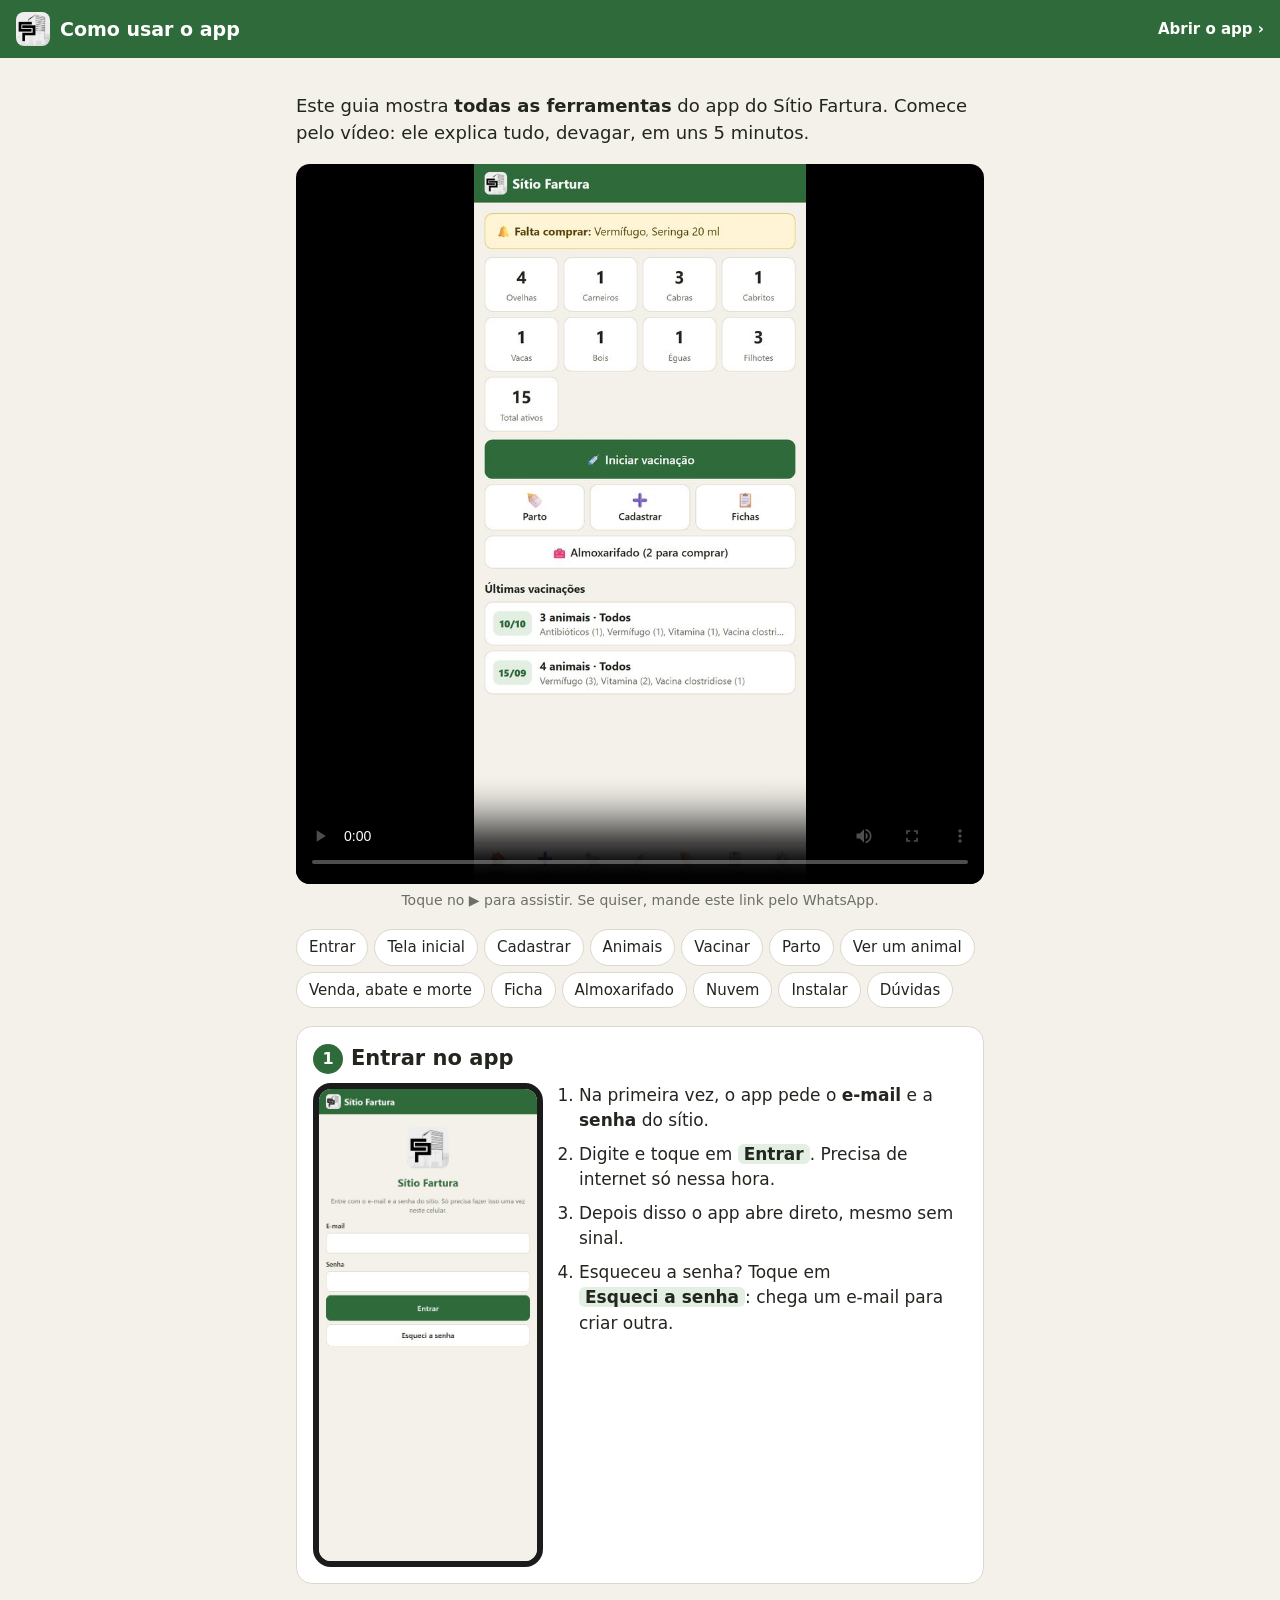
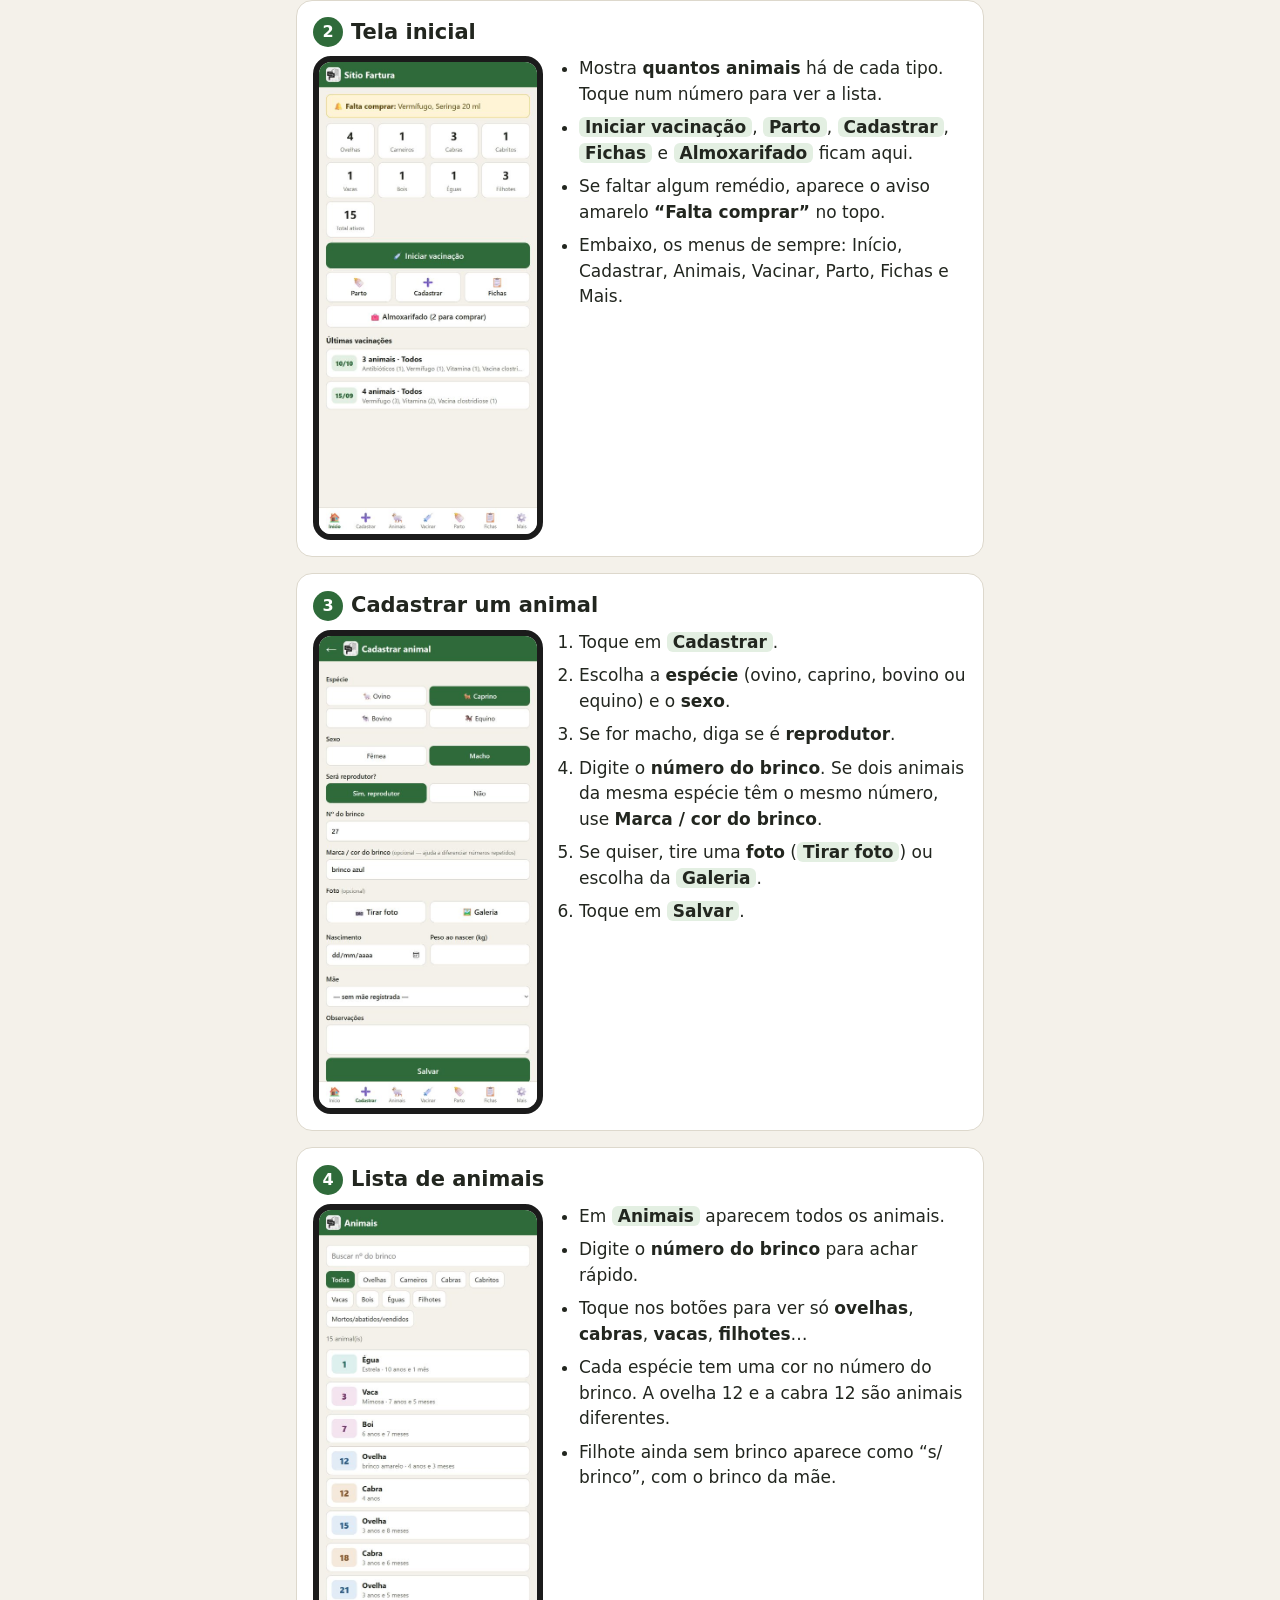
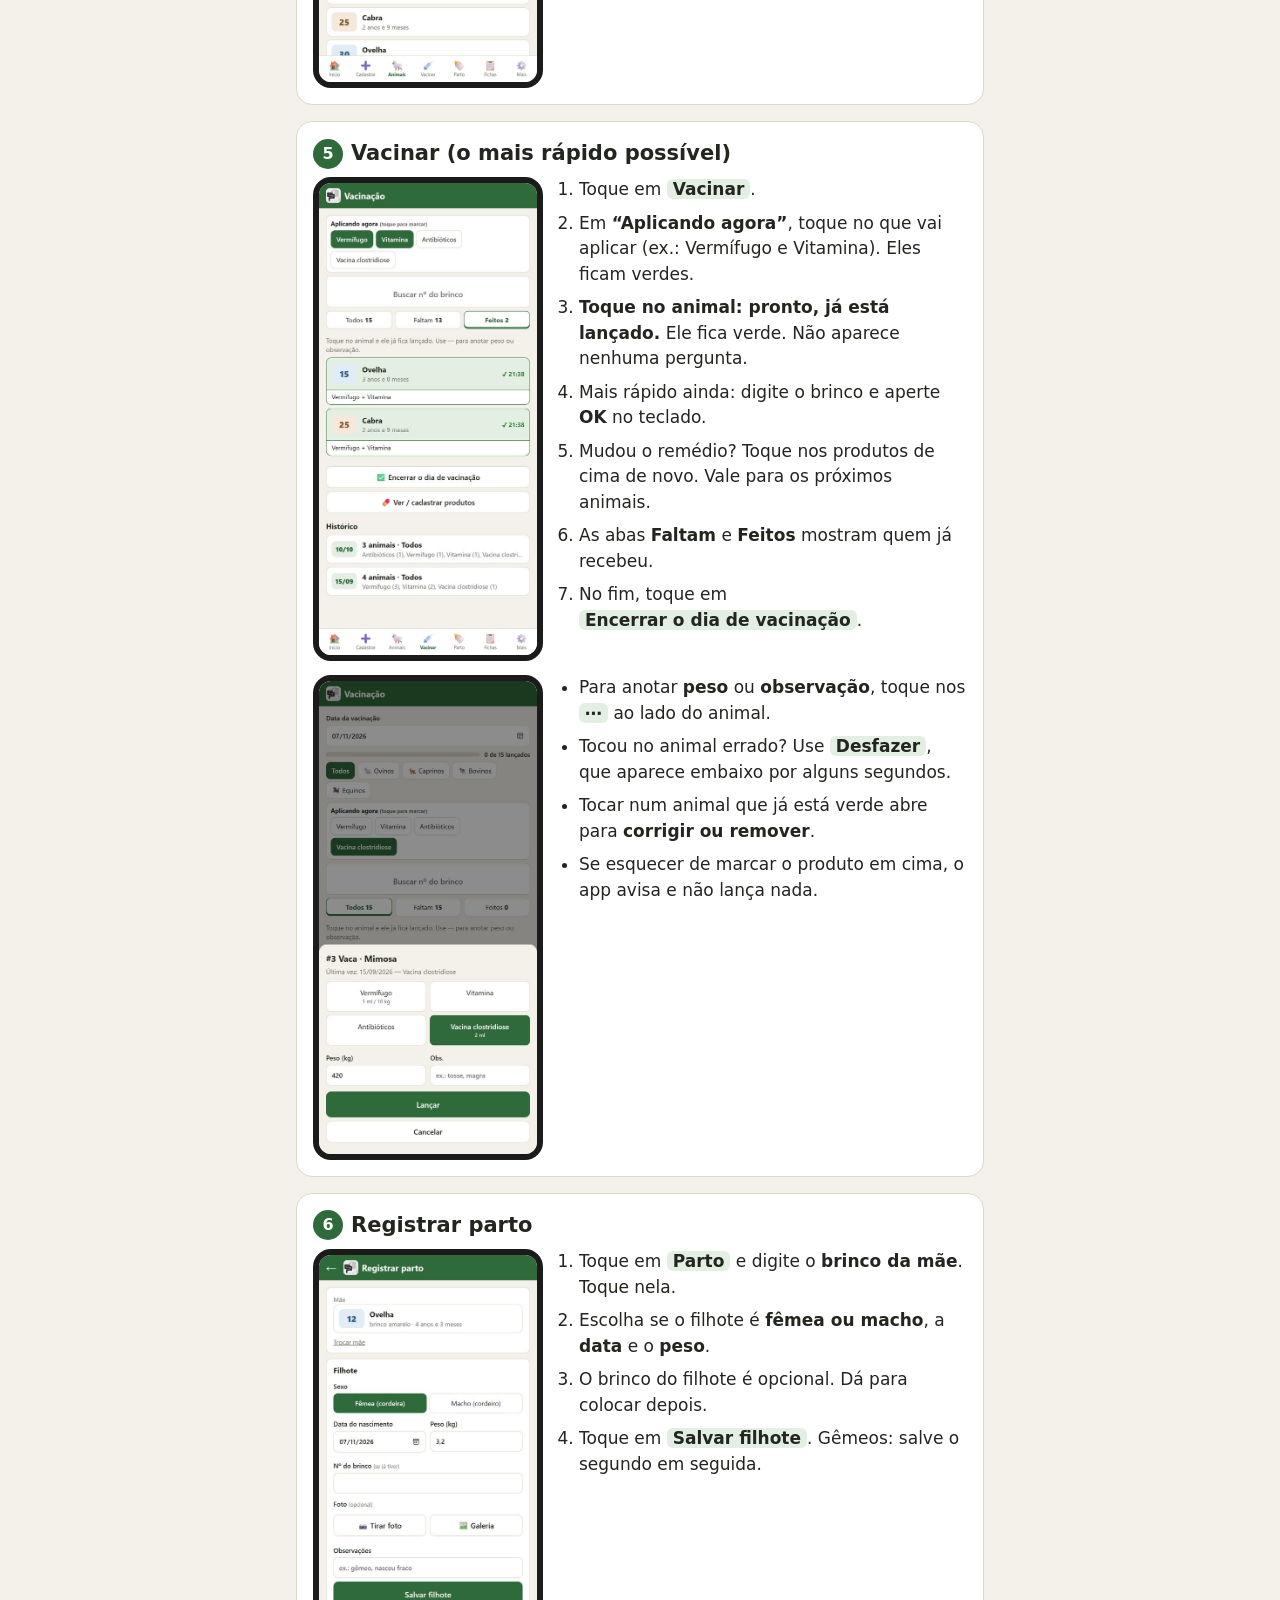
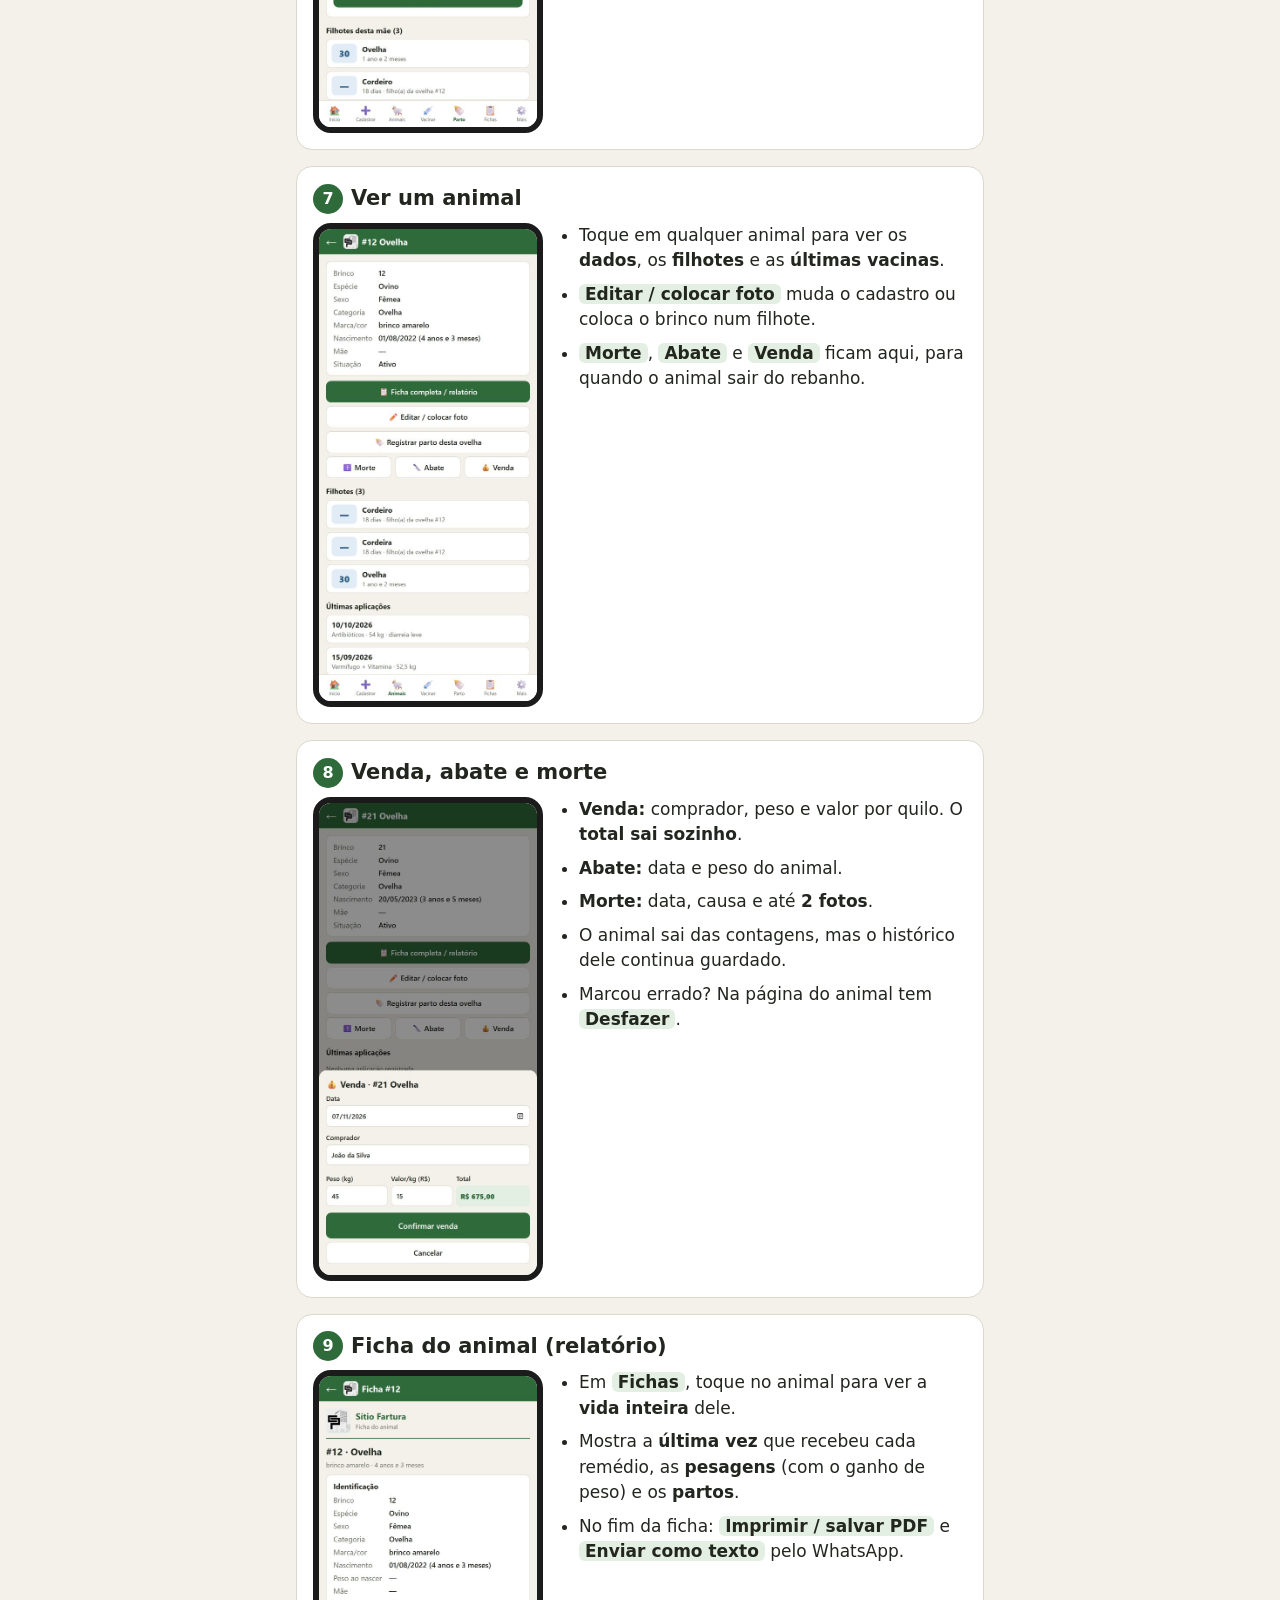
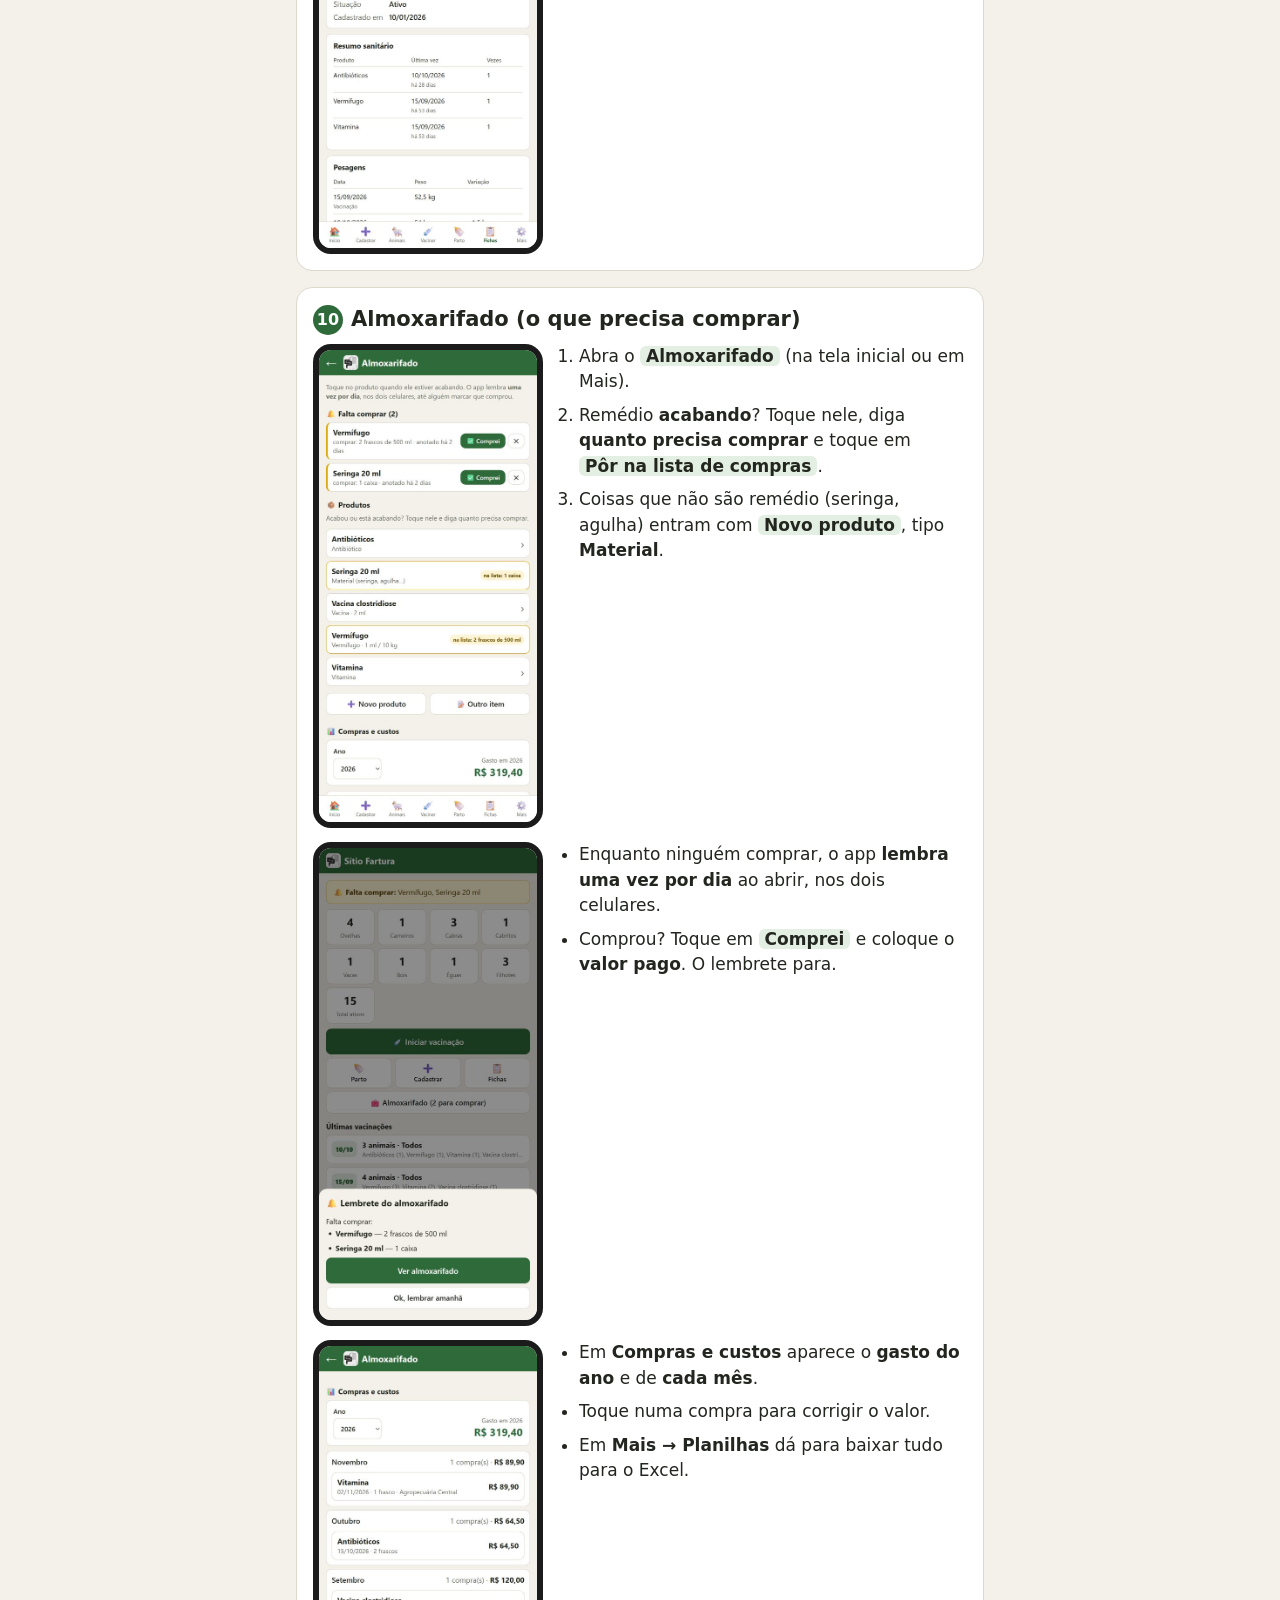
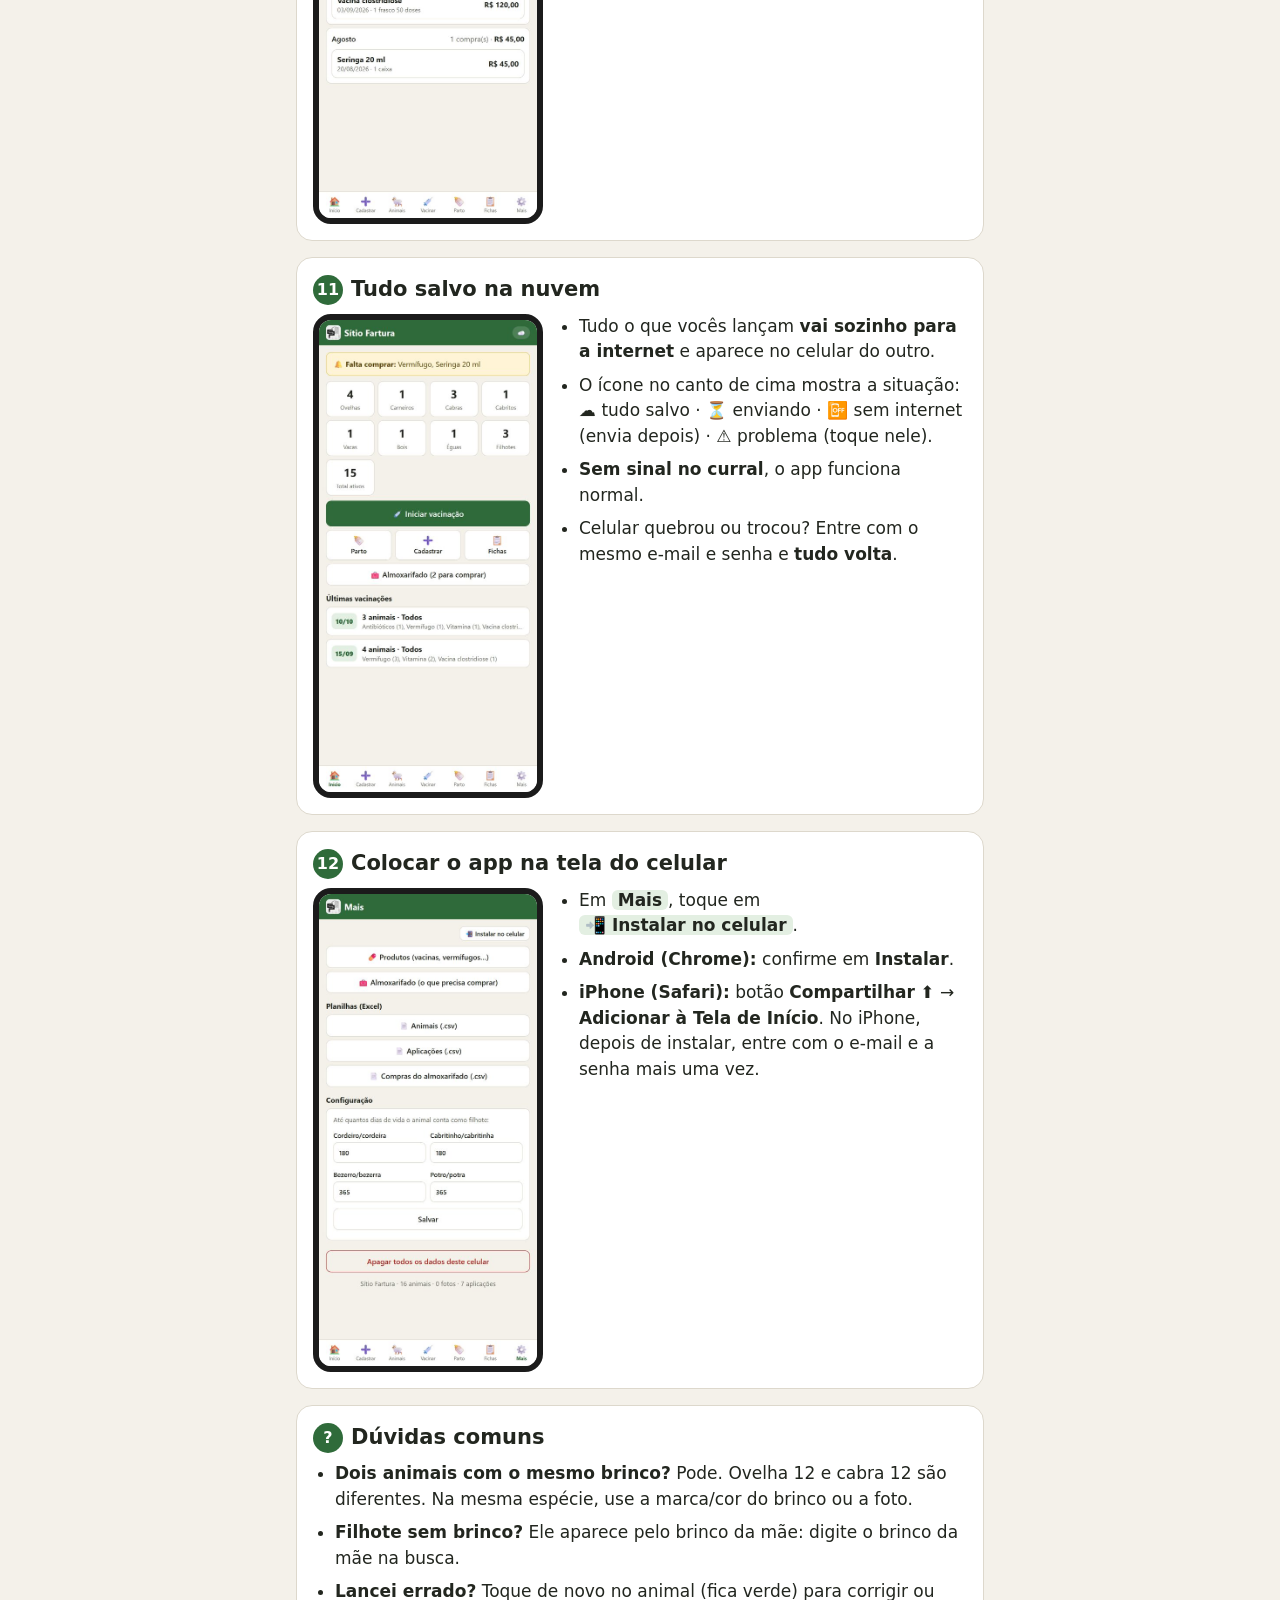
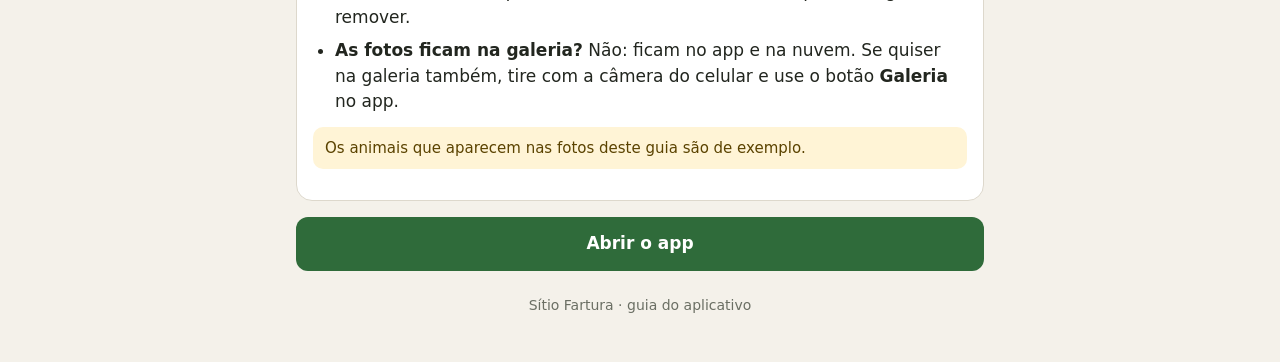
==== guia.html @ 327f493e "Guia de uso com video narrado guia.html mostra todas as ferramentas do app, com fotos das telas (ani" ====
<!doctype html>
<html lang="pt-BR">
<head>
  <meta charset="utf-8">
  <meta name="viewport" content="width=device-width, initial-scale=1, viewport-fit=cover">
  <meta name="theme-color" content="#2f6b3a">
  <title>Como usar · Sítio Fartura</title>
  <link rel="icon" href="icones/icone-192.png" type="image/png">
  <style>
    :root { --fundo: #f4f1ea; --cartao: #fff; --texto: #22261f; --suave: #6b6f64; --borda: #ddd8cc; --verde: #2f6b3a; --verde-claro: #e3efe2; --laranja: #ff8a00; }
    @media (prefers-color-scheme: dark) {
      :root { --fundo: #161814; --cartao: #22251f; --texto: #ecebe4; --suave: #a3a69b; --borda: #3a3e35; --verde: #5fae6b; --verde-claro: #23361f; }
    }
    * { box-sizing: border-box; }
    body { margin: 0; background: var(--fundo); color: var(--texto); font: 17px/1.5 system-ui, -apple-system, "Segoe UI", Roboto, sans-serif; }
    header { position: sticky; top: 0; z-index: 2; display: flex; align-items: center; gap: 10px; background: #2f6b3a; color: #fff; padding: 12px 16px; padding-top: calc(12px + env(safe-area-inset-top)); }
    header img { width: 34px; height: 34px; border-radius: 8px; background: #fff; }
    header h1 { font-size: 19px; margin: 0; flex: 1; }
    header a { color: #fff; text-decoration: none; font-weight: 600; font-size: 15px; white-space: nowrap; }
    main { max-width: 720px; margin: 0 auto; padding: 16px; }
    .intro { font-size: 18px; }
    video { display: block; width: 100%; max-height: 80vh; background: #000; border-radius: 14px; margin: 8px 0 6px; }
    .dica-video { color: var(--suave); font-size: 14px; text-align: center; margin: 0 0 18px; }
    nav.indice { display: flex; flex-wrap: wrap; gap: 6px; margin: 0 0 18px; }
    nav.indice a { background: var(--cartao); border: 1px solid var(--borda); border-radius: 99px; padding: 6px 12px; color: var(--texto); text-decoration: none; font-size: 15px; }
    section { background: var(--cartao); border: 1px solid var(--borda); border-radius: 16px; padding: 16px; margin-bottom: 16px; scroll-margin-top: 70px; }
    section h2 { margin: 0 0 8px; font-size: 21px; display: flex; align-items: center; gap: 8px; }
    section h2 .n { flex: 0 0 auto; width: 30px; height: 30px; border-radius: 50%; background: var(--verde); color: #fff; font-size: 16px; display: grid; place-items: center; }
    .lado { display: grid; grid-template-columns: 1fr; gap: 14px; }
    @media (min-width: 640px) { .lado { grid-template-columns: 230px 1fr; align-items: start; } }
    .tela { width: 100%; max-width: 280px; justify-self: center; border-radius: 18px; border: 6px solid #1b1b1b; display: block; }
    ol, ul { margin: 0; padding-left: 22px; }
    li { margin-bottom: 8px; }
    b.botao { background: var(--verde-claro); border-radius: 6px; padding: 0 6px; white-space: nowrap; }
    .obs { background: #fff4d6; color: #5b4300; border-radius: 10px; padding: 10px 12px; margin-top: 12px; font-size: 15px; }
    @media (prefers-color-scheme: dark) { .obs { background: #3a3013; color: #f1dc9c; } }
    footer { text-align: center; color: var(--suave); font-size: 14px; padding: 8px 0 30px; }
    .voltar { display: block; text-align: center; background: var(--verde); color: #fff; text-decoration: none; font-weight: 700; border-radius: 12px; padding: 14px; margin: 8px 0 16px; }
  </style>
</head>
<body>
<header>
  <img src="icones/logo.jpg" alt="">
  <h1>Como usar o app</h1>
  <a href="./">Abrir o app ›</a>
</header>

<main>
  <p class="intro">Este guia mostra <b>todas as ferramentas</b> do app do Sítio Fartura. Comece pelo vídeo:
    ele explica tudo, devagar, em uns 5 minutos.</p>

  <video controls playsinline preload="metadata" poster="guia/inicio.jpg">
    <source src="guia/video.mp4" type="video/mp4">
  </video>
  <p class="dica-video">Toque no ▶ para assistir. Se quiser, mande este link pelo WhatsApp.</p>

  <nav class="indice" aria-label="Partes do guia">
    <a href="#entrar">Entrar</a><a href="#inicio">Tela inicial</a><a href="#cadastrar">Cadastrar</a>
    <a href="#animais">Animais</a><a href="#vacinar">Vacinar</a><a href="#parto">Parto</a>
    <a href="#animal">Ver um animal</a><a href="#saida">Venda, abate e morte</a><a href="#ficha">Ficha</a>
    <a href="#almox">Almoxarifado</a><a href="#nuvem">Nuvem</a><a href="#instalar">Instalar</a><a href="#duvidas">Dúvidas</a>
  </nav>

  <section id="entrar">
    <h2><span class="n">1</span>Entrar no app</h2>
    <div class="lado">
      <img class="tela" src="guia/login.jpg" alt="Tela de entrada com e-mail e senha" loading="lazy">
      <ol>
        <li>Na primeira vez, o app pede o <b>e-mail</b> e a <b>senha</b> do sítio.</li>
        <li>Digite e toque em <b class="botao">Entrar</b>. Precisa de internet só nessa hora.</li>
        <li>Depois disso o app abre direto, mesmo sem sinal.</li>
        <li>Esqueceu a senha? Toque em <b class="botao">Esqueci a senha</b>: chega um e-mail para criar outra.</li>
      </ol>
    </div>
  </section>

  <section id="inicio">
    <h2><span class="n">2</span>Tela inicial</h2>
    <div class="lado">
      <img class="tela" src="guia/inicio.jpg" alt="Tela inicial com quantidade de animais" loading="lazy">
      <ul>
        <li>Mostra <b>quantos animais</b> há de cada tipo. Toque num número para ver a lista.</li>
        <li><b class="botao">Iniciar vacinação</b>, <b class="botao">Parto</b>, <b class="botao">Cadastrar</b>,
          <b class="botao">Fichas</b> e <b class="botao">Almoxarifado</b> ficam aqui.</li>
        <li>Se faltar algum remédio, aparece o aviso amarelo <b>“Falta comprar”</b> no topo.</li>
        <li>Embaixo, os menus de sempre: Início, Cadastrar, Animais, Vacinar, Parto, Fichas e Mais.</li>
      </ul>
    </div>
  </section>

  <section id="cadastrar">
    <h2><span class="n">3</span>Cadastrar um animal</h2>
    <div class="lado">
      <img class="tela" src="guia/cadastrar.jpg" alt="Formulário de cadastro de animal" loading="lazy">
      <ol>
        <li>Toque em <b class="botao">Cadastrar</b>.</li>
        <li>Escolha a <b>espécie</b> (ovino, caprino, bovino ou equino) e o <b>sexo</b>.</li>
        <li>Se for macho, diga se é <b>reprodutor</b>.</li>
        <li>Digite o <b>número do brinco</b>. Se dois animais da mesma espécie têm o mesmo número, use <b>Marca / cor do brinco</b>.</li>
        <li>Se quiser, tire uma <b>foto</b> (<b class="botao">Tirar foto</b>) ou escolha da <b class="botao">Galeria</b>.</li>
        <li>Toque em <b class="botao">Salvar</b>.</li>
      </ol>
    </div>
  </section>

  <section id="animais">
    <h2><span class="n">4</span>Lista de animais</h2>
    <div class="lado">
      <img class="tela" src="guia/animais.jpg" alt="Lista de animais com busca e filtros" loading="lazy">
      <ul>
        <li>Em <b class="botao">Animais</b> aparecem todos os animais.</li>
        <li>Digite o <b>número do brinco</b> para achar rápido.</li>
        <li>Toque nos botões para ver só <b>ovelhas</b>, <b>cabras</b>, <b>vacas</b>, <b>filhotes</b>…</li>
        <li>Cada espécie tem uma cor no número do brinco. A ovelha 12 e a cabra 12 são animais diferentes.</li>
        <li>Filhote ainda sem brinco aparece como “s/ brinco”, com o brinco da mãe.</li>
      </ul>
    </div>
  </section>

  <section id="vacinar">
    <h2><span class="n">5</span>Vacinar (o mais rápido possível)</h2>
    <div class="lado">
      <img class="tela" src="guia/vacinar.jpg" alt="Tela de vacinação com produtos marcados e animais lançados" loading="lazy">
      <ol>
        <li>Toque em <b class="botao">Vacinar</b>.</li>
        <li>Em <b>“Aplicando agora”</b>, toque no que vai aplicar (ex.: Vermífugo e Vitamina). Eles ficam verdes.</li>
        <li><b>Toque no animal: pronto, já está lançado.</b> Ele fica verde. Não aparece nenhuma pergunta.</li>
        <li>Mais rápido ainda: digite o brinco e aperte <b>OK</b> no teclado.</li>
        <li>Mudou o remédio? Toque nos produtos de cima de novo. Vale para os próximos animais.</li>
        <li>As abas <b>Faltam</b> e <b>Feitos</b> mostram quem já recebeu.</li>
        <li>No fim, toque em <b class="botao">Encerrar o dia de vacinação</b>.</li>
      </ol>
    </div>
    <div class="lado" style="margin-top:14px">
      <img class="tela" src="guia/vacinar_detalhe.jpg" alt="Janela para anotar peso e observação" loading="lazy">
      <ul>
        <li>Para anotar <b>peso</b> ou <b>observação</b>, toque nos <b class="botao">⋯</b> ao lado do animal.</li>
        <li>Tocou no animal errado? Use <b class="botao">Desfazer</b>, que aparece embaixo por alguns segundos.</li>
        <li>Tocar num animal que já está verde abre para <b>corrigir ou remover</b>.</li>
        <li>Se esquecer de marcar o produto em cima, o app avisa e não lança nada.</li>
      </ul>
    </div>
  </section>

  <section id="parto">
    <h2><span class="n">6</span>Registrar parto</h2>
    <div class="lado">
      <img class="tela" src="guia/parto.jpg" alt="Registro de parto com mãe e filhote" loading="lazy">
      <ol>
        <li>Toque em <b class="botao">Parto</b> e digite o <b>brinco da mãe</b>. Toque nela.</li>
        <li>Escolha se o filhote é <b>fêmea ou macho</b>, a <b>data</b> e o <b>peso</b>.</li>
        <li>O brinco do filhote é opcional. Dá para colocar depois.</li>
        <li>Toque em <b class="botao">Salvar filhote</b>. Gêmeos: salve o segundo em seguida.</li>
      </ol>
    </div>
  </section>

  <section id="animal">
    <h2><span class="n">7</span>Ver um animal</h2>
    <div class="lado">
      <img class="tela" src="guia/animal.jpg" alt="Página de um animal com botões de morte, abate e venda" loading="lazy">
      <ul>
        <li>Toque em qualquer animal para ver os <b>dados</b>, os <b>filhotes</b> e as <b>últimas vacinas</b>.</li>
        <li><b class="botao">Editar / colocar foto</b> muda o cadastro ou coloca o brinco num filhote.</li>
        <li><b class="botao">Morte</b>, <b class="botao">Abate</b> e <b class="botao">Venda</b> ficam aqui, para quando o animal sair do rebanho.</li>
      </ul>
    </div>
  </section>

  <section id="saida">
    <h2><span class="n">8</span>Venda, abate e morte</h2>
    <div class="lado">
      <img class="tela" src="guia/venda.jpg" alt="Registro de venda com valor total calculado" loading="lazy">
      <ul>
        <li><b>Venda:</b> comprador, peso e valor por quilo. O <b>total sai sozinho</b>.</li>
        <li><b>Abate:</b> data e peso do animal.</li>
        <li><b>Morte:</b> data, causa e até <b>2 fotos</b>.</li>
        <li>O animal sai das contagens, mas o histórico dele continua guardado.</li>
        <li>Marcou errado? Na página do animal tem <b class="botao">Desfazer</b>.</li>
      </ul>
    </div>
  </section>

  <section id="ficha">
    <h2><span class="n">9</span>Ficha do animal (relatório)</h2>
    <div class="lado">
      <img class="tela" src="guia/ficha.jpg" alt="Ficha completa do animal" loading="lazy">
      <ul>
        <li>Em <b class="botao">Fichas</b>, toque no animal para ver a <b>vida inteira</b> dele.</li>
        <li>Mostra a <b>última vez</b> que recebeu cada remédio, as <b>pesagens</b> (com o ganho de peso) e os <b>partos</b>.</li>
        <li>No fim da ficha: <b class="botao">Imprimir / salvar PDF</b> e <b class="botao">Enviar como texto</b> pelo WhatsApp.</li>
      </ul>
    </div>
  </section>

  <section id="almox">
    <h2><span class="n">10</span>Almoxarifado (o que precisa comprar)</h2>
    <div class="lado">
      <img class="tela" src="guia/almox.jpg" alt="Almoxarifado com lista do que falta comprar e produtos" loading="lazy">
      <ol>
        <li>Abra o <b class="botao">Almoxarifado</b> (na tela inicial ou em Mais).</li>
        <li>Remédio <b>acabando</b>? Toque nele, diga <b>quanto precisa comprar</b> e toque em <b class="botao">Pôr na lista de compras</b>.</li>
        <li>Coisas que não são remédio (seringa, agulha) entram com <b class="botao">Novo produto</b>, tipo <b>Material</b>.</li>
      </ol>
    </div>
    <div class="lado" style="margin-top:14px">
      <img class="tela" src="guia/lembrete.jpg" alt="Lembrete diário do que falta comprar" loading="lazy">
      <ul>
        <li>Enquanto ninguém comprar, o app <b>lembra uma vez por dia</b> ao abrir, nos dois celulares.</li>
        <li>Comprou? Toque em <b class="botao">Comprei</b> e coloque o <b>valor pago</b>. O lembrete para.</li>
      </ul>
    </div>
    <div class="lado" style="margin-top:14px">
      <img class="tela" src="guia/almox_custos.jpg" alt="Gastos do ano e de cada mês" loading="lazy">
      <ul>
        <li>Em <b>Compras e custos</b> aparece o <b>gasto do ano</b> e de <b>cada mês</b>.</li>
        <li>Toque numa compra para corrigir o valor.</li>
        <li>Em <b>Mais → Planilhas</b> dá para baixar tudo para o Excel.</li>
      </ul>
    </div>
  </section>

  <section id="nuvem">
    <h2><span class="n">11</span>Tudo salvo na nuvem</h2>
    <div class="lado">
      <img class="tela" src="guia/nuvem.jpg" alt="Ícone de nuvem no topo do app" loading="lazy">
      <ul>
        <li>Tudo o que vocês lançam <b>vai sozinho para a internet</b> e aparece no celular do outro.</li>
        <li>O ícone no canto de cima mostra a situação:
          <b>☁️</b> tudo salvo · <b>⏳</b> enviando · <b>📴</b> sem internet (envia depois) · <b>⚠️</b> problema (toque nele).</li>
        <li><b>Sem sinal no curral</b>, o app funciona normal.</li>
        <li>Celular quebrou ou trocou? Entre com o mesmo e-mail e senha e <b>tudo volta</b>.</li>
      </ul>
    </div>
  </section>

  <section id="instalar">
    <h2><span class="n">12</span>Colocar o app na tela do celular</h2>
    <div class="lado">
      <img class="tela" src="guia/instalar.jpg" alt="Passo a passo para instalar o app" loading="lazy">
      <ul>
        <li>Em <b class="botao">Mais</b>, toque em <b class="botao">📲 Instalar no celular</b>.</li>
        <li><b>Android (Chrome):</b> confirme em <b>Instalar</b>.</li>
        <li><b>iPhone (Safari):</b> botão <b>Compartilhar</b> ⬆️ → <b>Adicionar à Tela de Início</b>.
          No iPhone, depois de instalar, entre com o e-mail e a senha mais uma vez.</li>
      </ul>
    </div>
  </section>

  <section id="duvidas">
    <h2><span class="n">?</span>Dúvidas comuns</h2>
    <ul>
      <li><b>Dois animais com o mesmo brinco?</b> Pode. Ovelha 12 e cabra 12 são diferentes. Na mesma espécie, use a marca/cor do brinco ou a foto.</li>
      <li><b>Filhote sem brinco?</b> Ele aparece pelo brinco da mãe: digite o brinco da mãe na busca.</li>
      <li><b>Lancei errado?</b> Toque de novo no animal (fica verde) para corrigir ou remover.</li>
      <li><b>As fotos ficam na galeria?</b> Não: ficam no app e na nuvem. Se quiser na galeria também, tire com a câmera do celular e use o botão <b>Galeria</b> no app.</li>
    </ul>
    <p class="obs">Os animais que aparecem nas fotos deste guia são de exemplo.</p>
  </section>

  <a class="voltar" href="./">Abrir o app</a>
  <footer>Sítio Fartura · guia do aplicativo</footer>
</main>
</body>
</html>
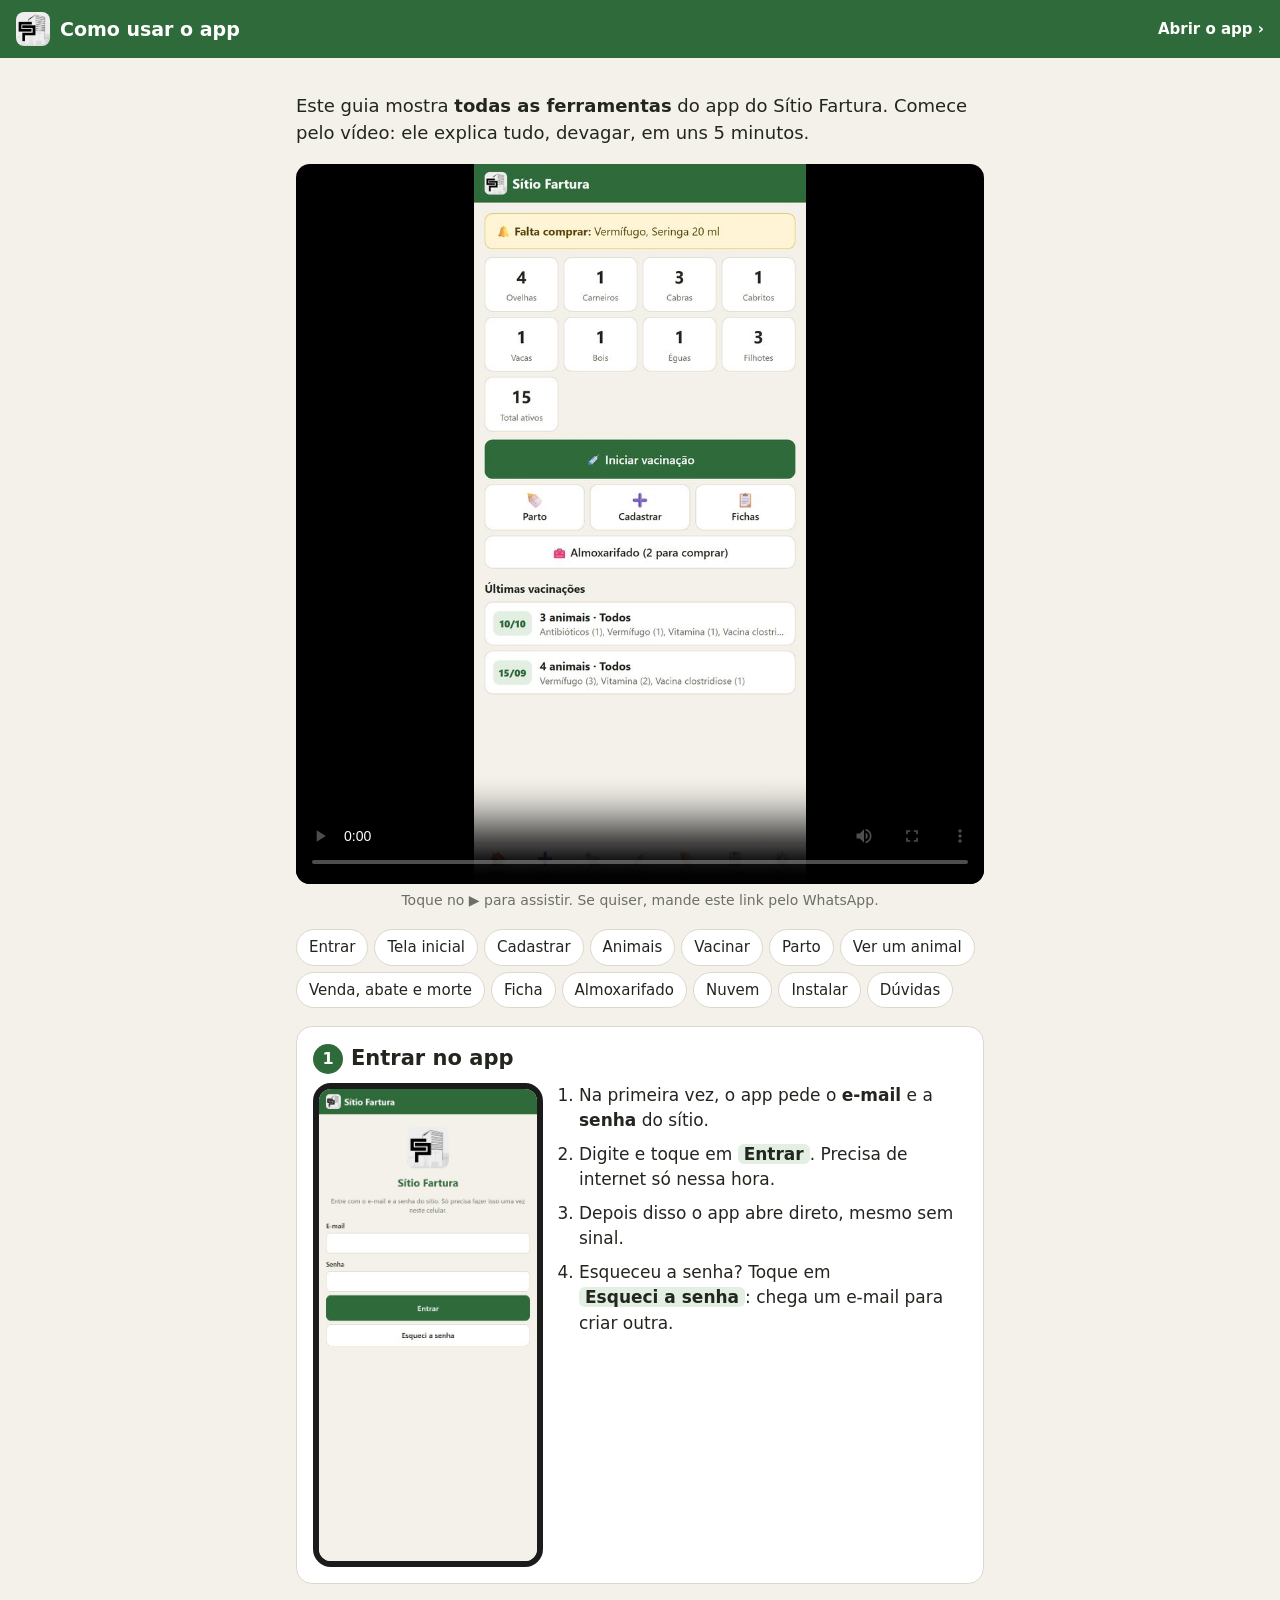
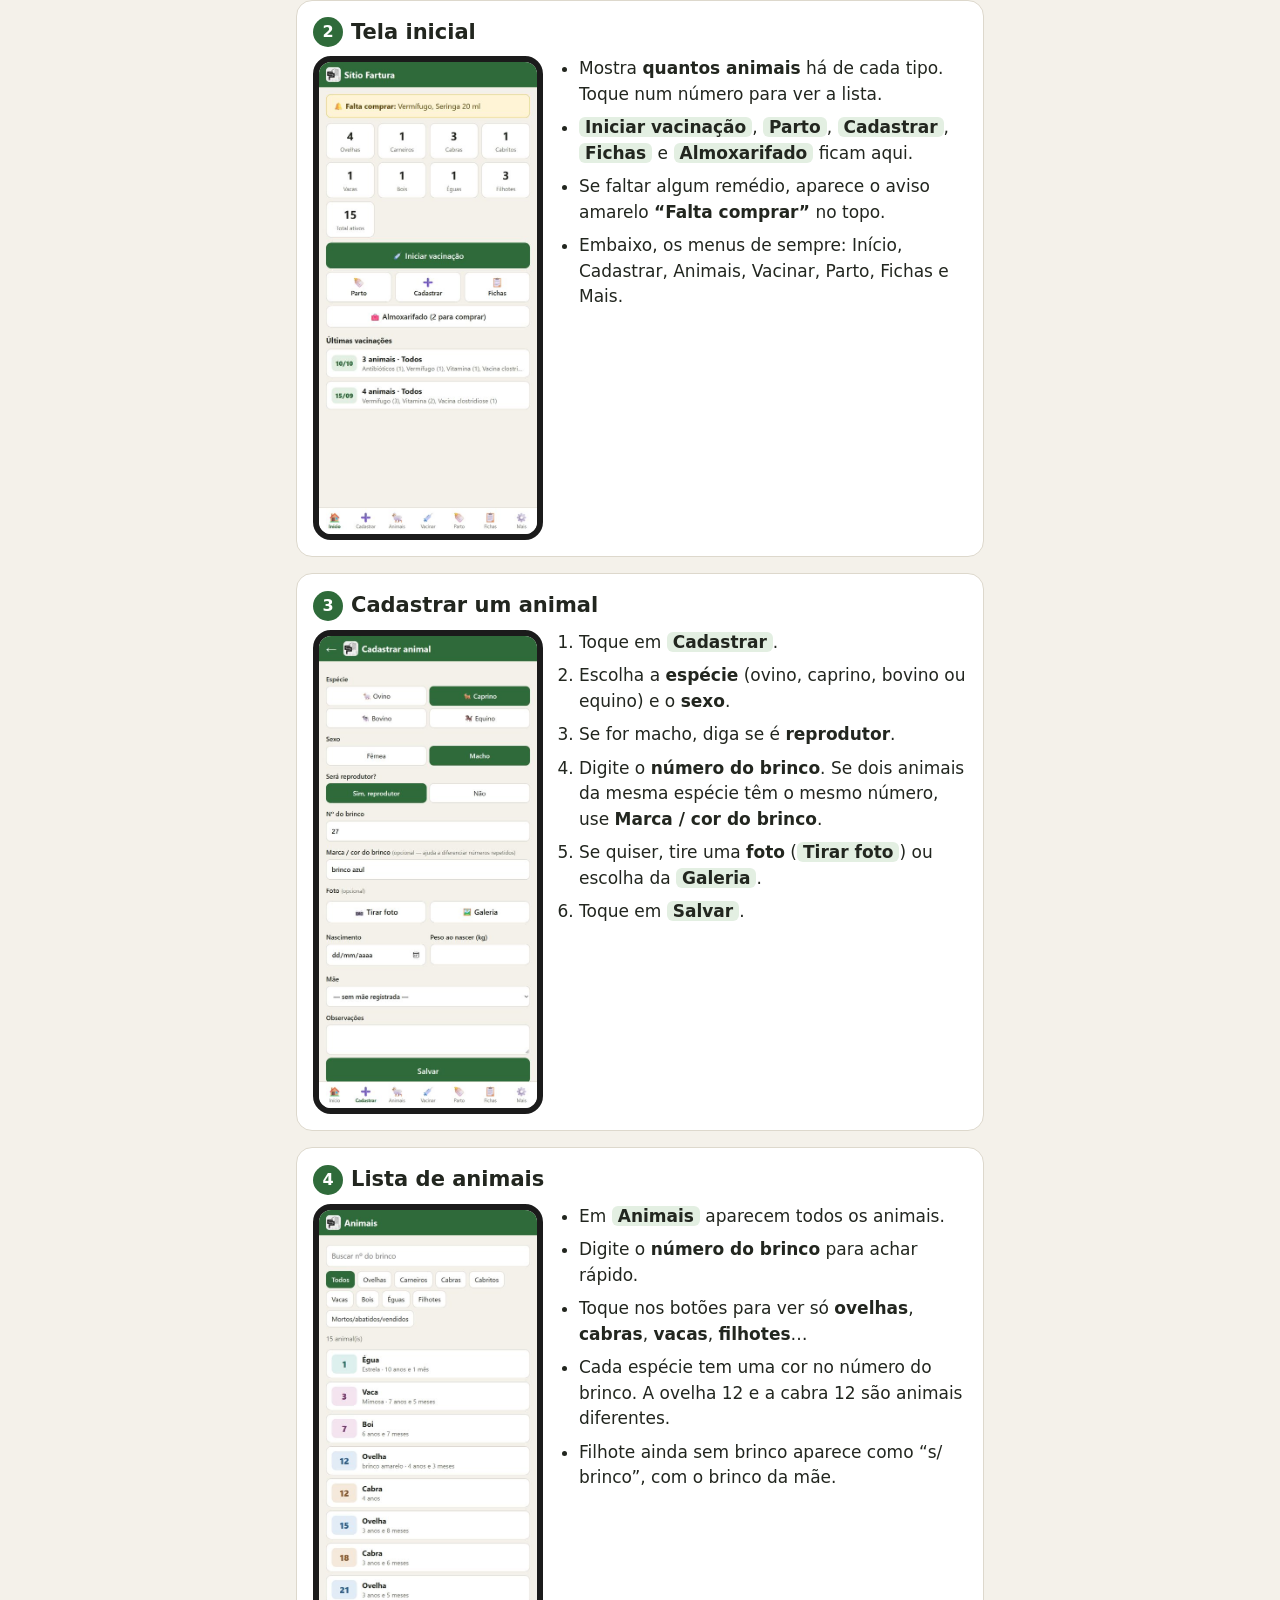
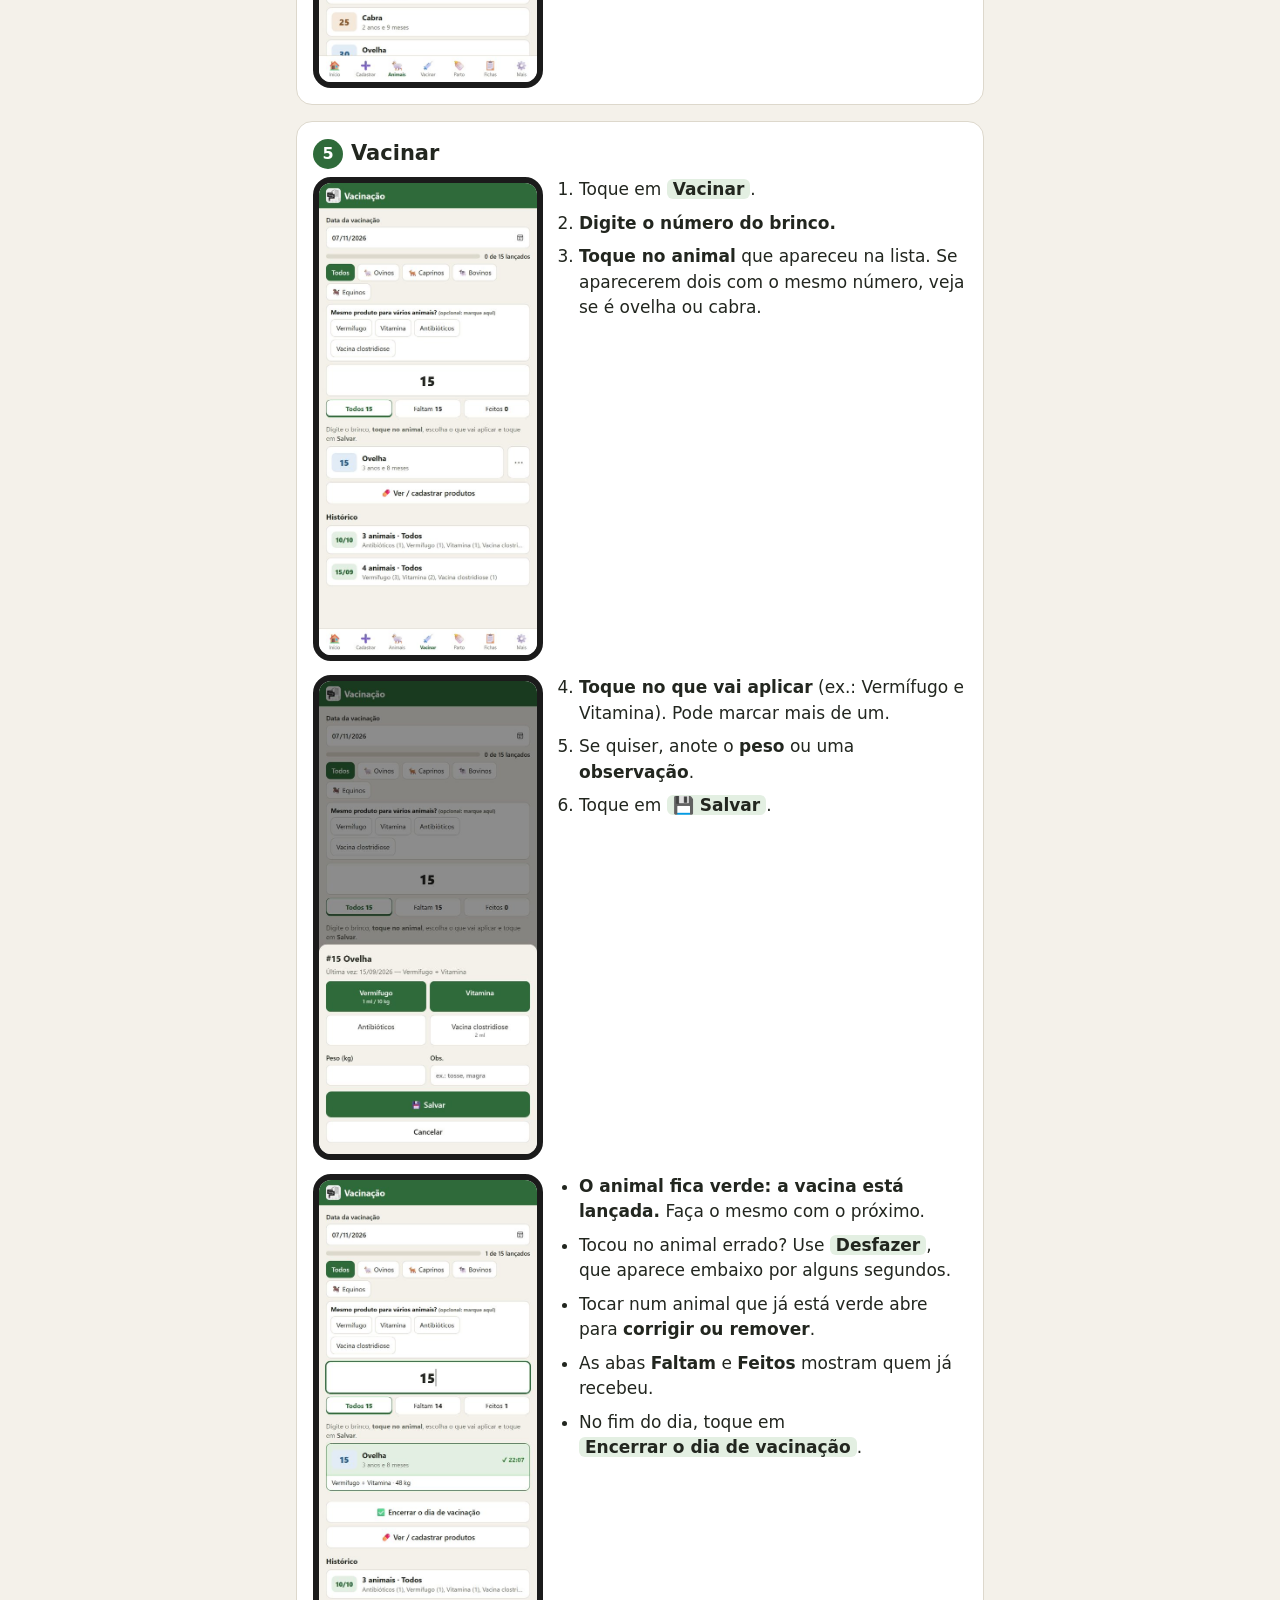
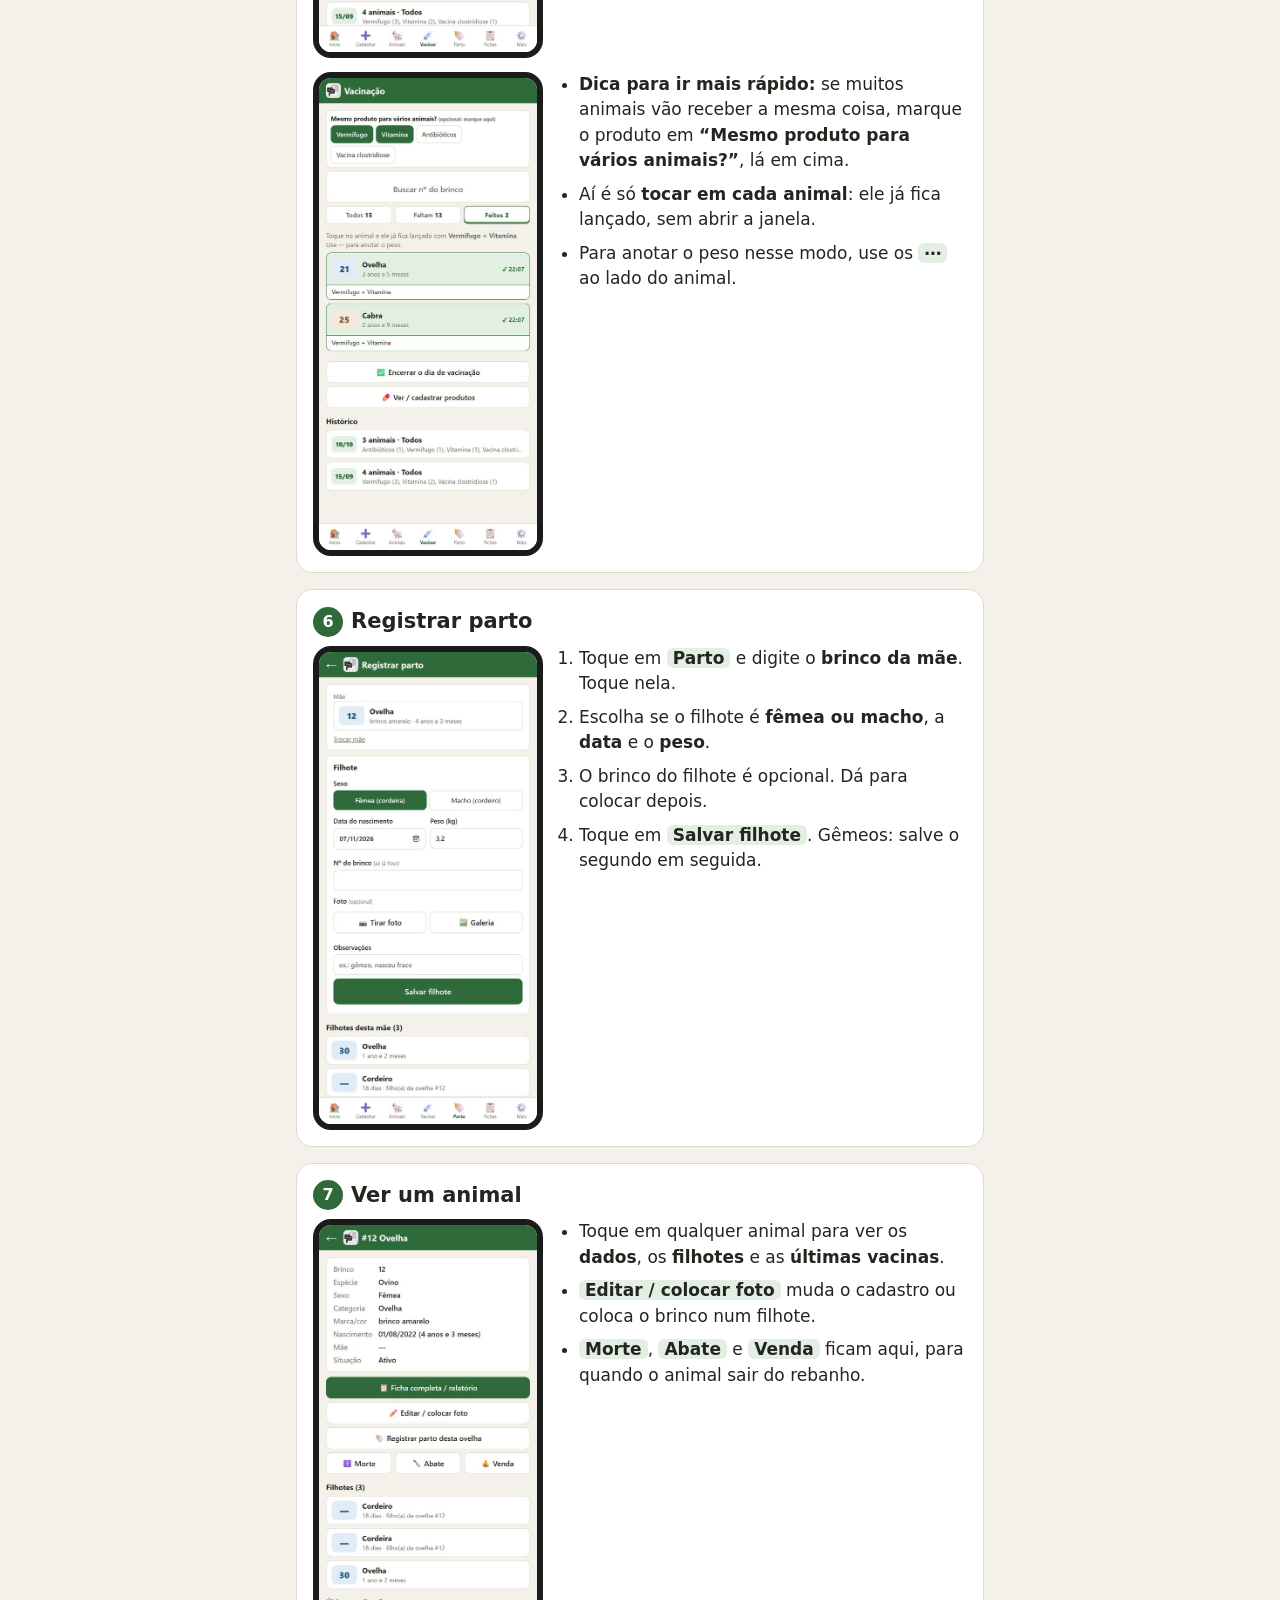
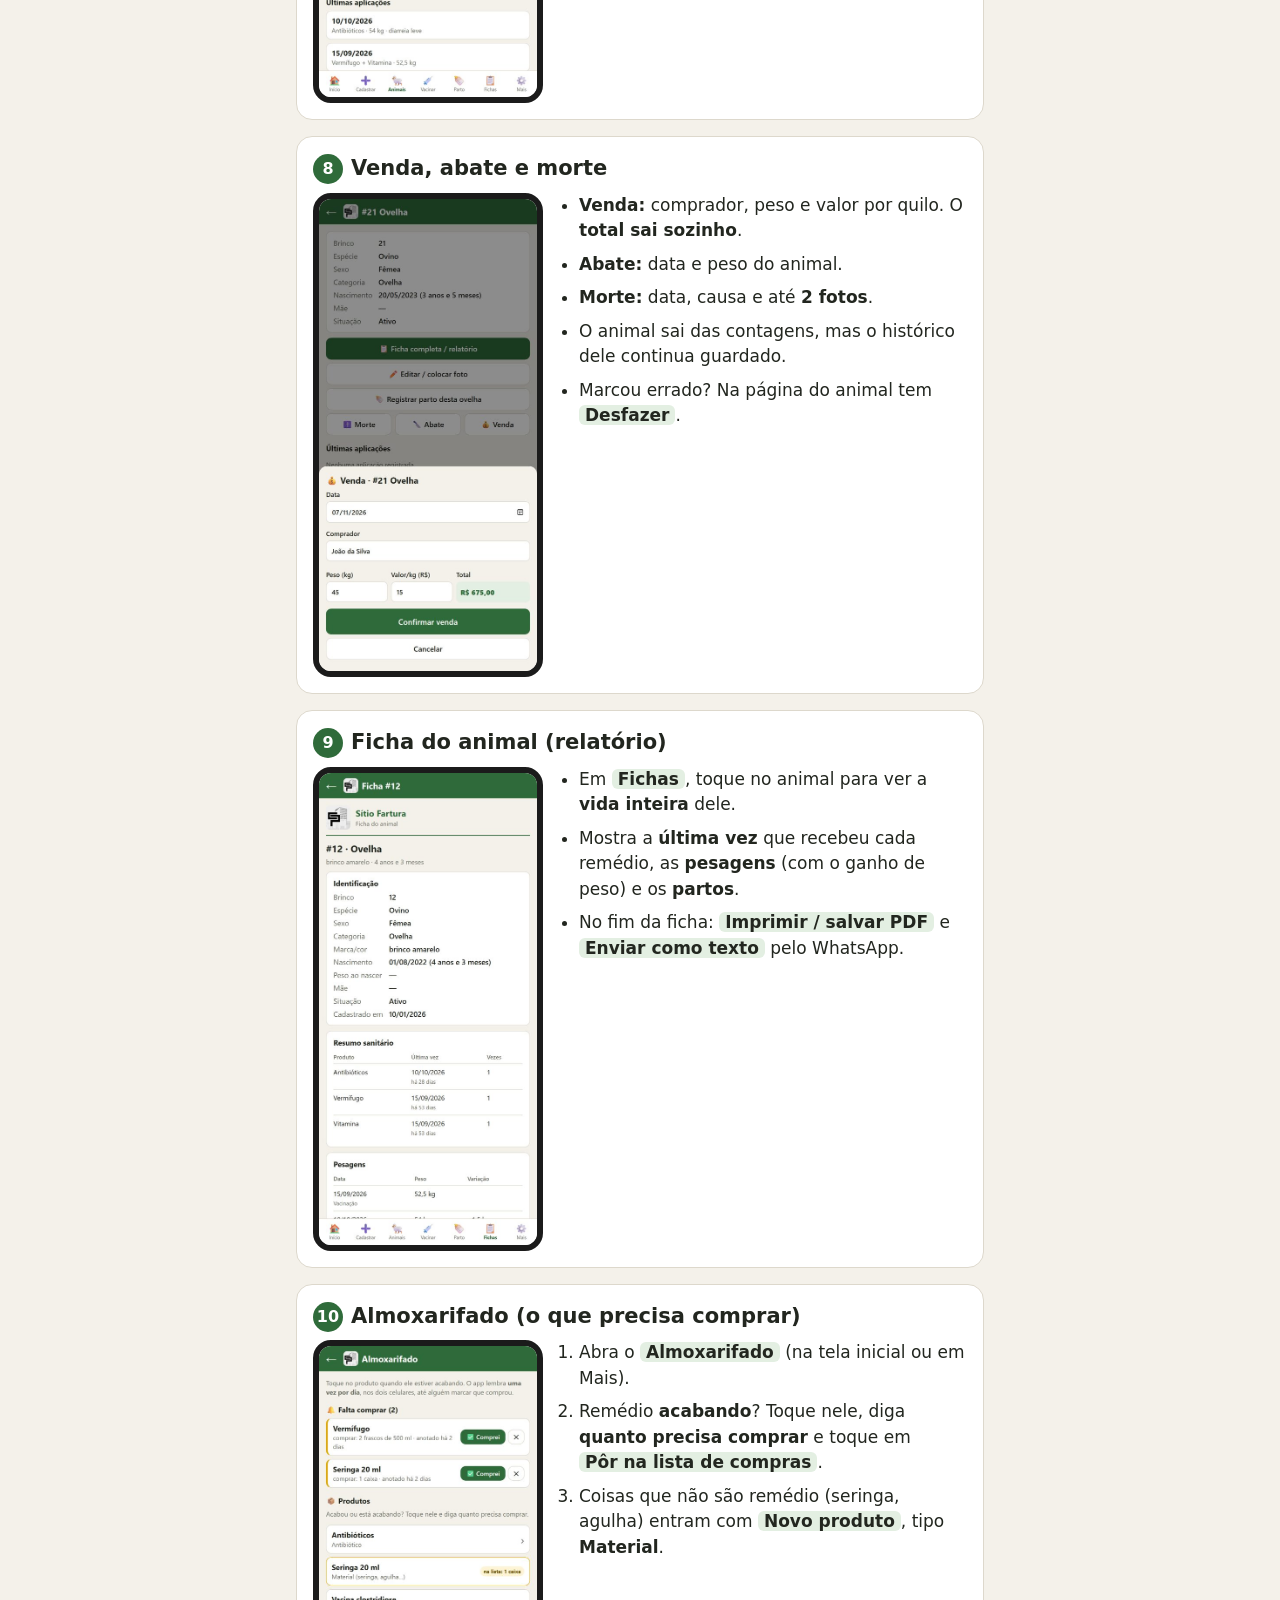
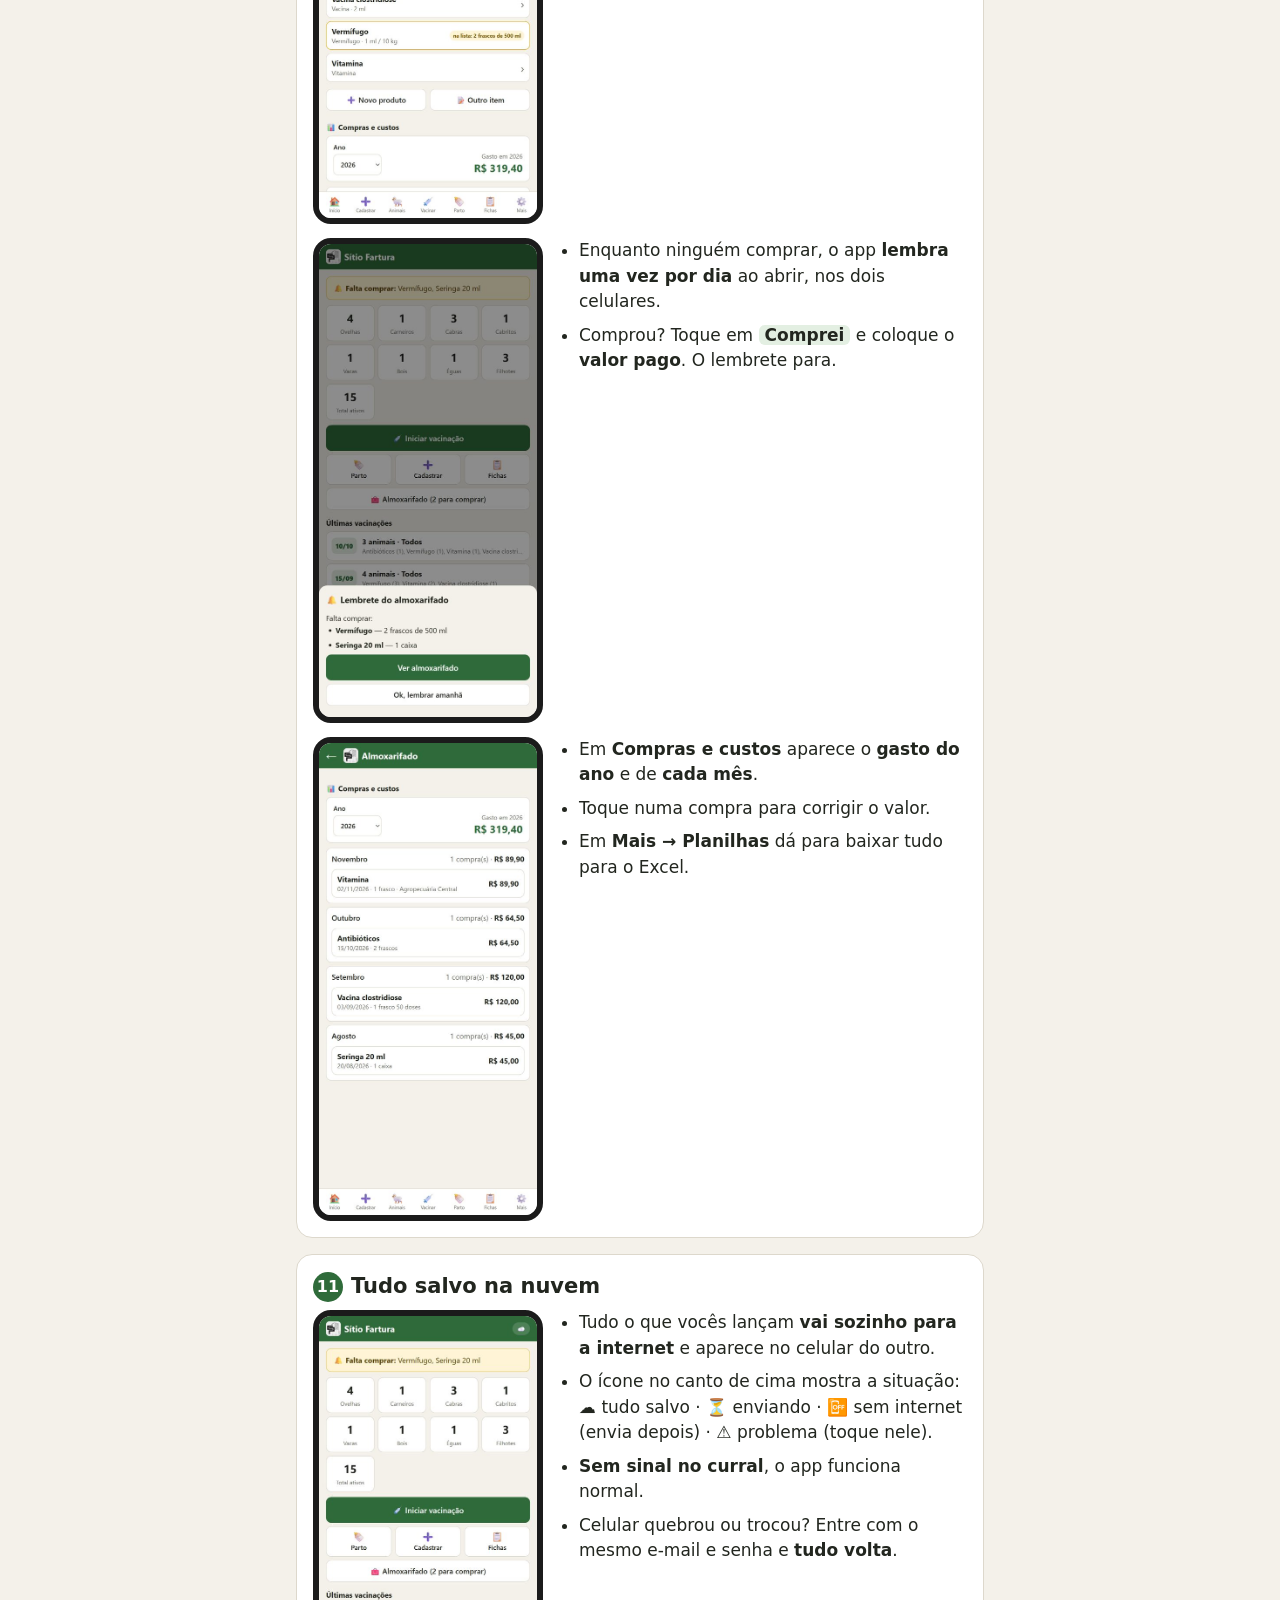
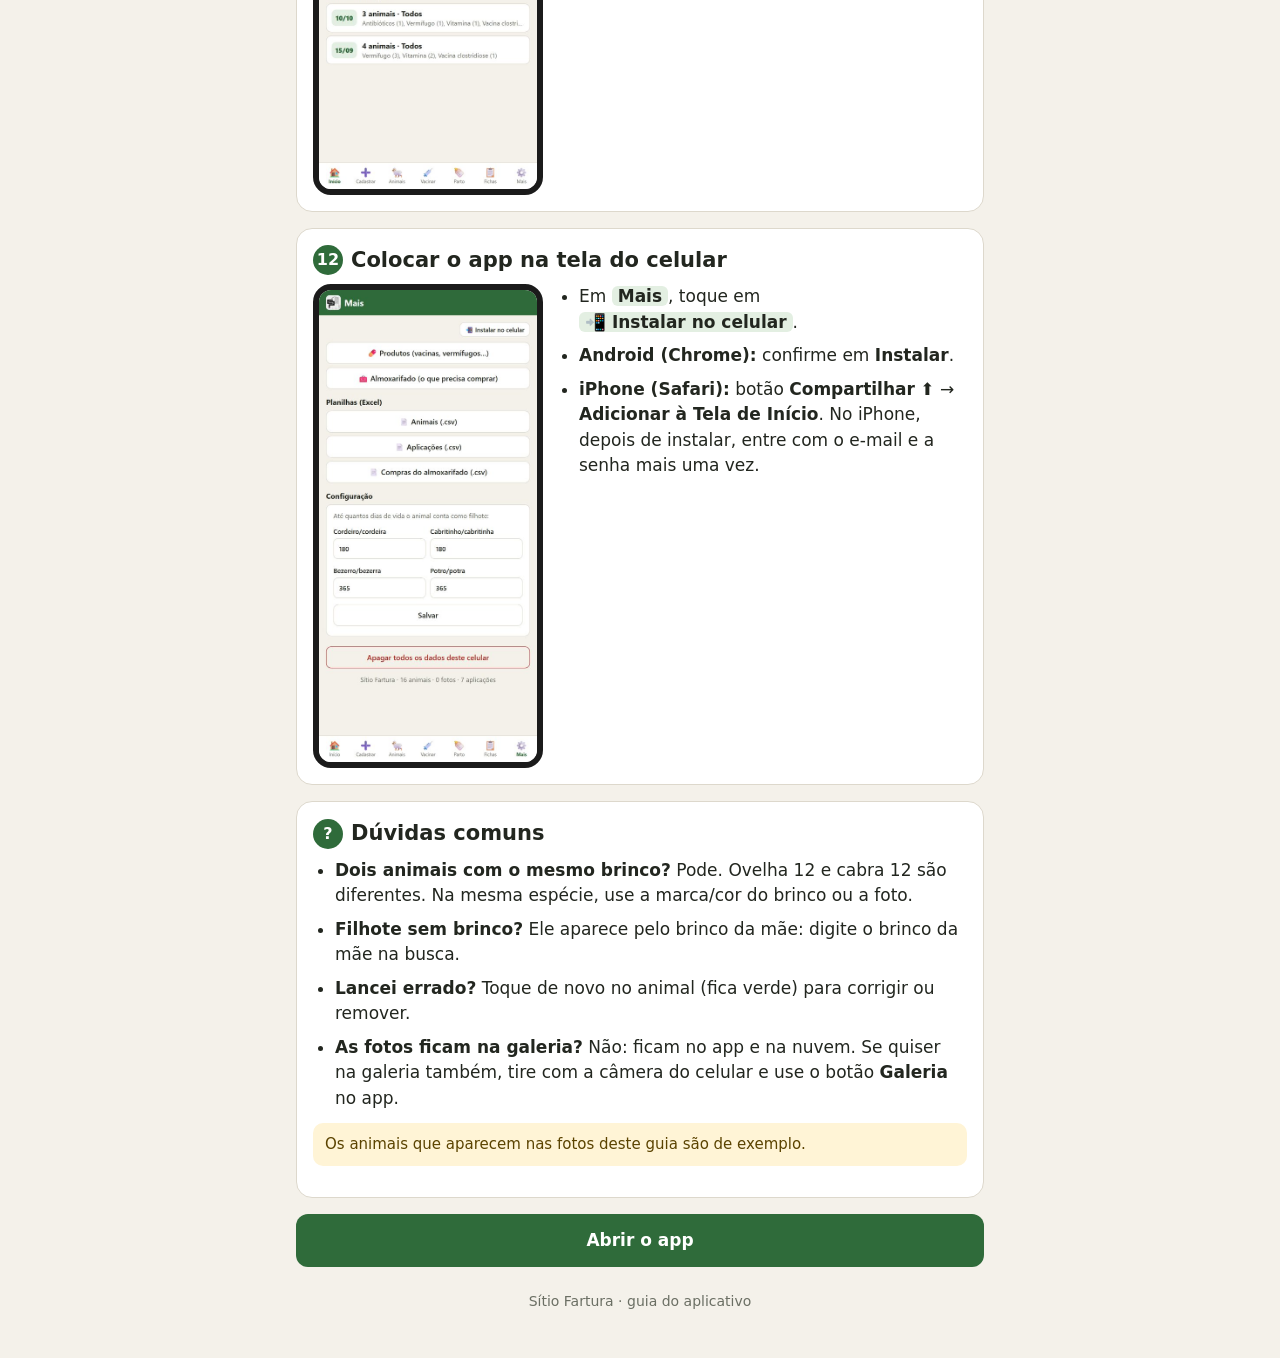
==== commit 99464331: "Vacinar: digita o brinco, toca no animal, escolhe e salva Sem produto marcado em cima, tocar no anim" ====
--- a/guia.html
+++ b/guia.html
@@ -118,26 +118,40 @@
   </section>
 
   <section id="vacinar">
-    <h2><span class="n">5</span>Vacinar (o mais rápido possível)</h2>
-    <div class="lado">
-      <img class="tela" src="guia/vacinar.jpg" alt="Tela de vacinação com produtos marcados e animais lançados" loading="lazy">
+    <h2><span class="n">5</span>Vacinar</h2>
+    <div class="lado">
+      <img class="tela" src="guia/vac_brinco.jpg" alt="Vacinação: número do brinco digitado e o animal na lista" loading="lazy">
       <ol>
         <li>Toque em <b class="botao">Vacinar</b>.</li>
-        <li>Em <b>“Aplicando agora”</b>, toque no que vai aplicar (ex.: Vermífugo e Vitamina). Eles ficam verdes.</li>
-        <li><b>Toque no animal: pronto, já está lançado.</b> Ele fica verde. Não aparece nenhuma pergunta.</li>
-        <li>Mais rápido ainda: digite o brinco e aperte <b>OK</b> no teclado.</li>
-        <li>Mudou o remédio? Toque nos produtos de cima de novo. Vale para os próximos animais.</li>
-        <li>As abas <b>Faltam</b> e <b>Feitos</b> mostram quem já recebeu.</li>
-        <li>No fim, toque em <b class="botao">Encerrar o dia de vacinação</b>.</li>
-      </ol>
-    </div>
-    <div class="lado" style="margin-top:14px">
-      <img class="tela" src="guia/vacinar_detalhe.jpg" alt="Janela para anotar peso e observação" loading="lazy">
-      <ul>
-        <li>Para anotar <b>peso</b> ou <b>observação</b>, toque nos <b class="botao">⋯</b> ao lado do animal.</li>
+        <li><b>Digite o número do brinco.</b></li>
+        <li><b>Toque no animal</b> que apareceu na lista. Se aparecerem dois com o mesmo número, veja se é ovelha ou cabra.</li>
+      </ol>
+    </div>
+    <div class="lado" style="margin-top:14px">
+      <img class="tela" src="guia/vac_produtos.jpg" alt="Janela para escolher o que vai aplicar e salvar" loading="lazy">
+      <ol start="4">
+        <li><b>Toque no que vai aplicar</b> (ex.: Vermífugo e Vitamina). Pode marcar mais de um.</li>
+        <li>Se quiser, anote o <b>peso</b> ou uma <b>observação</b>.</li>
+        <li>Toque em <b class="botao">💾 Salvar</b>.</li>
+      </ol>
+    </div>
+    <div class="lado" style="margin-top:14px">
+      <img class="tela" src="guia/vac_feito.jpg" alt="Animal lançado aparece em verde" loading="lazy">
+      <ul>
+        <li><b>O animal fica verde: a vacina está lançada.</b> Faça o mesmo com o próximo.</li>
         <li>Tocou no animal errado? Use <b class="botao">Desfazer</b>, que aparece embaixo por alguns segundos.</li>
         <li>Tocar num animal que já está verde abre para <b>corrigir ou remover</b>.</li>
-        <li>Se esquecer de marcar o produto em cima, o app avisa e não lança nada.</li>
+        <li>As abas <b>Faltam</b> e <b>Feitos</b> mostram quem já recebeu.</li>
+        <li>No fim do dia, toque em <b class="botao">Encerrar o dia de vacinação</b>.</li>
+      </ul>
+    </div>
+    <div class="lado" style="margin-top:14px">
+      <img class="tela" src="guia/vac_rapido.jpg" alt="Produto marcado em cima para vários animais" loading="lazy">
+      <ul>
+        <li><b>Dica para ir mais rápido:</b> se muitos animais vão receber a mesma coisa, marque o produto em
+          <b>“Mesmo produto para vários animais?”</b>, lá em cima.</li>
+        <li>Aí é só <b>tocar em cada animal</b>: ele já fica lançado, sem abrir a janela.</li>
+        <li>Para anotar o peso nesse modo, use os <b class="botao">⋯</b> ao lado do animal.</li>
       </ul>
     </div>
   </section>
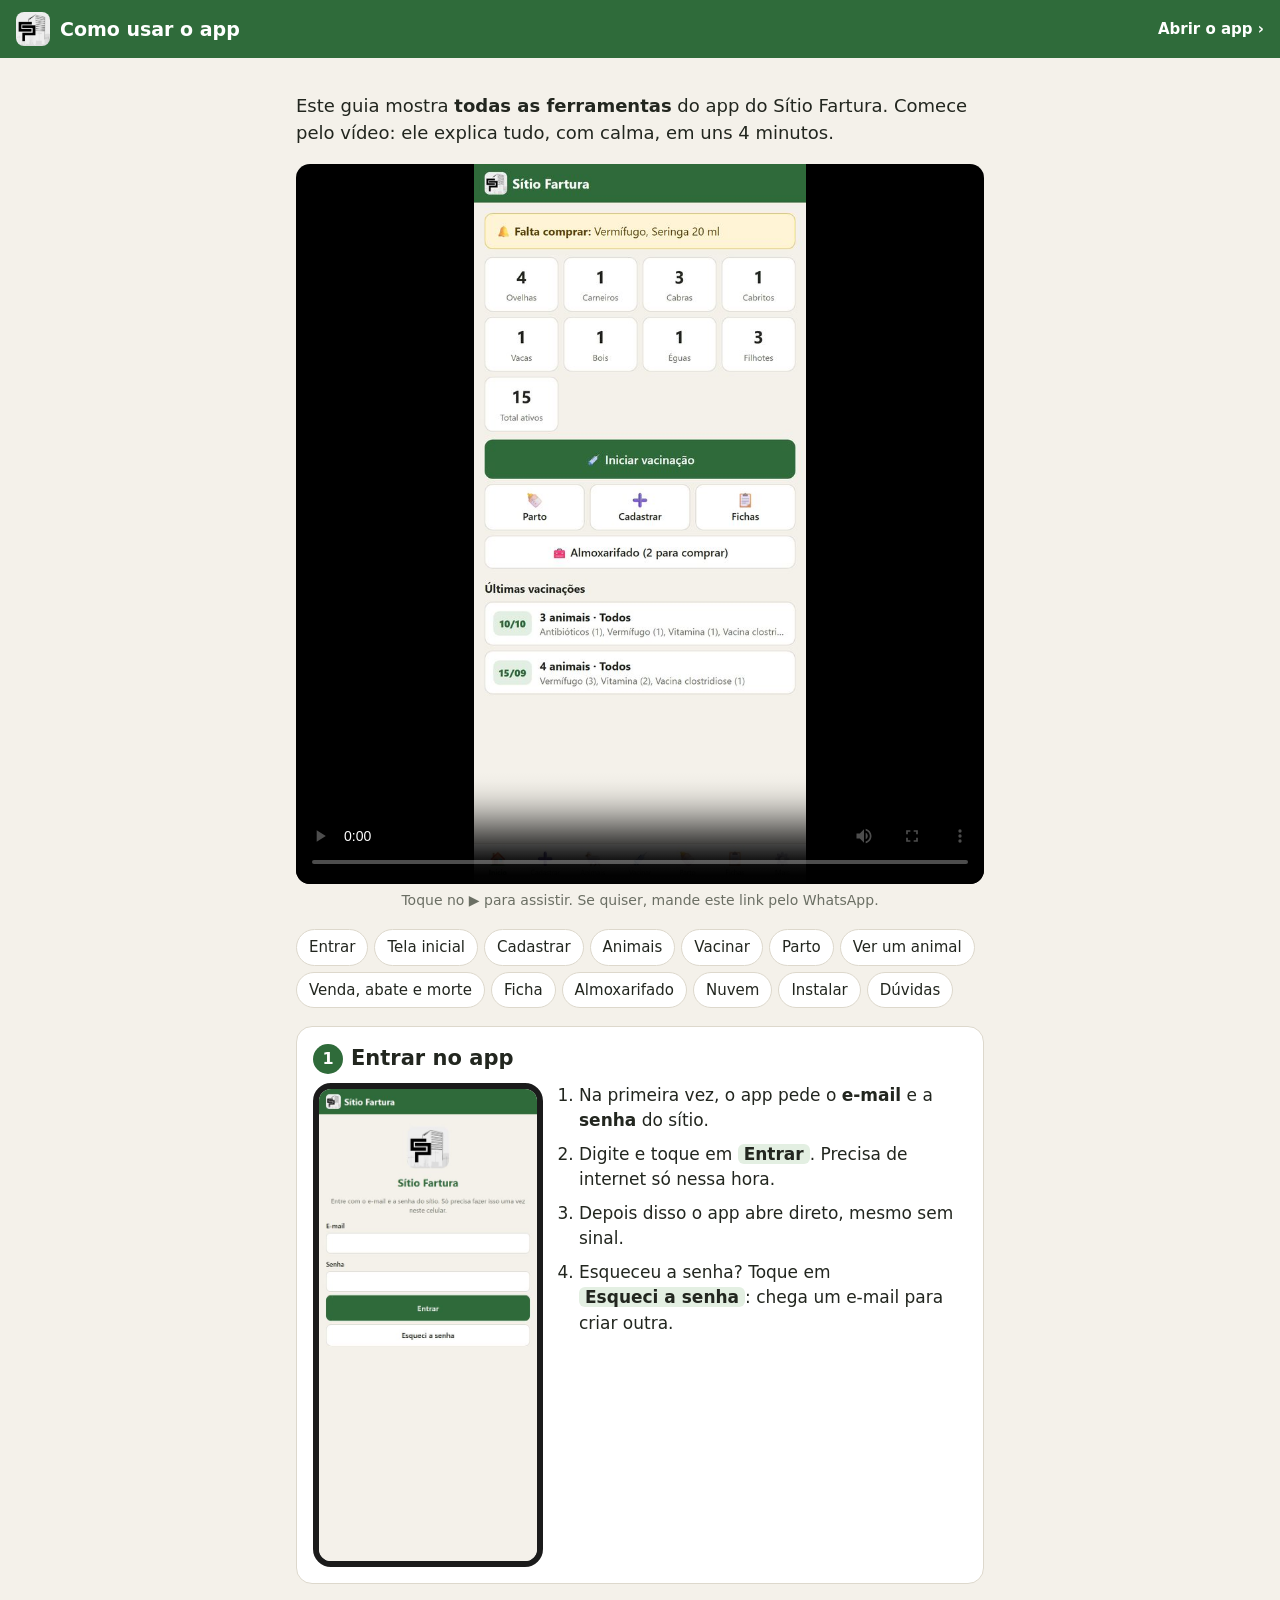
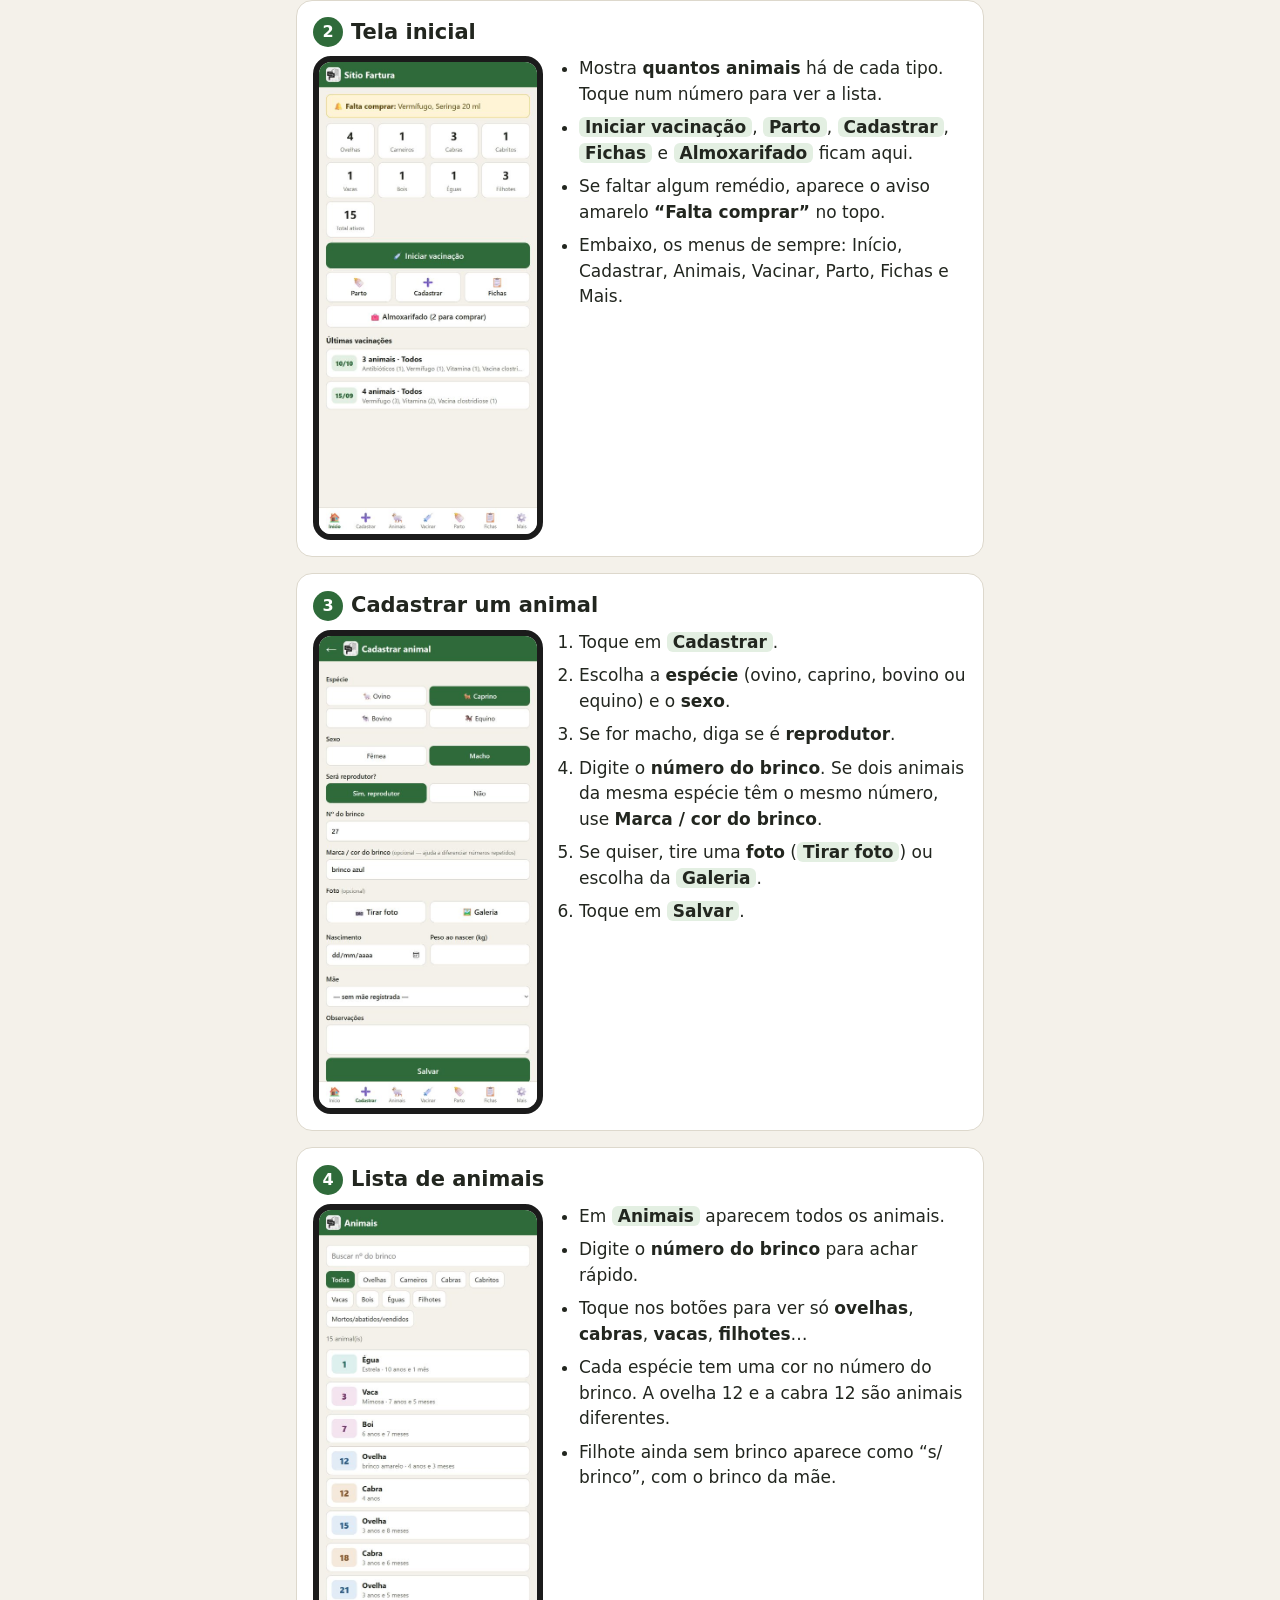
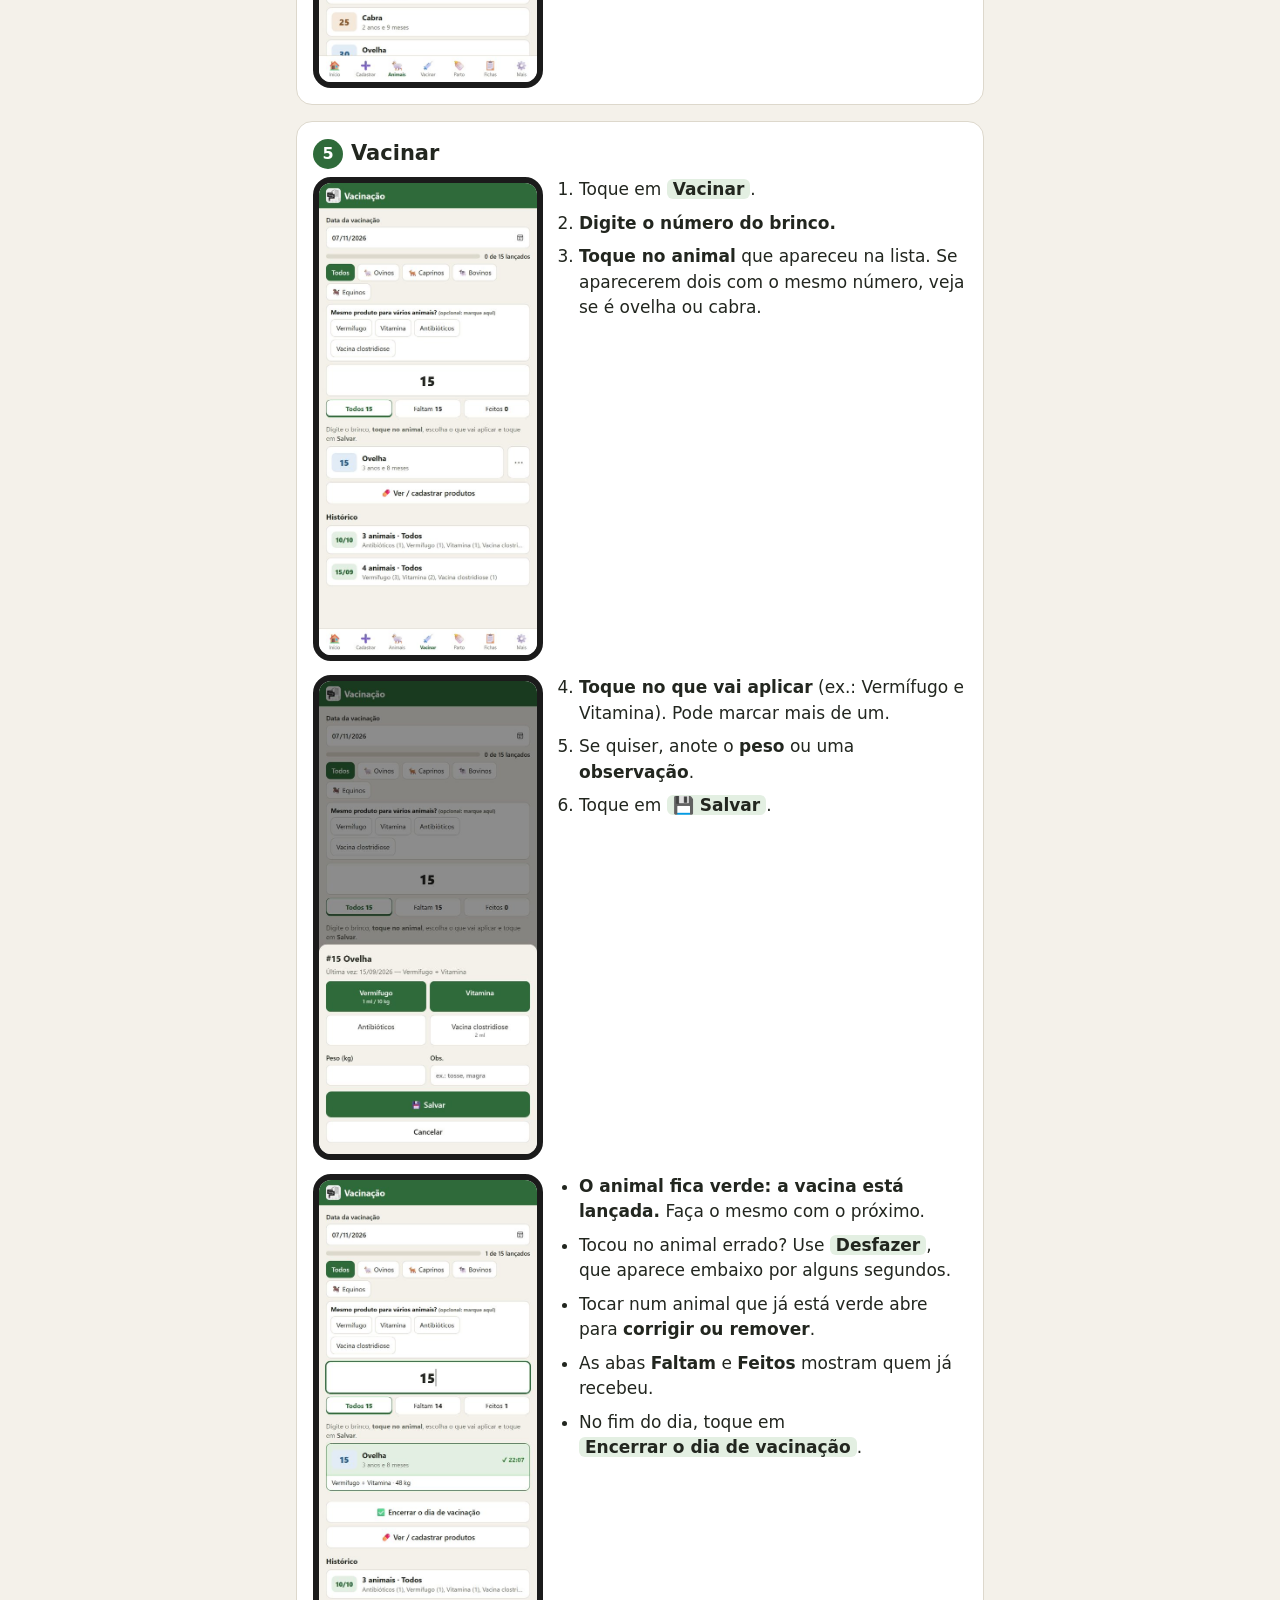
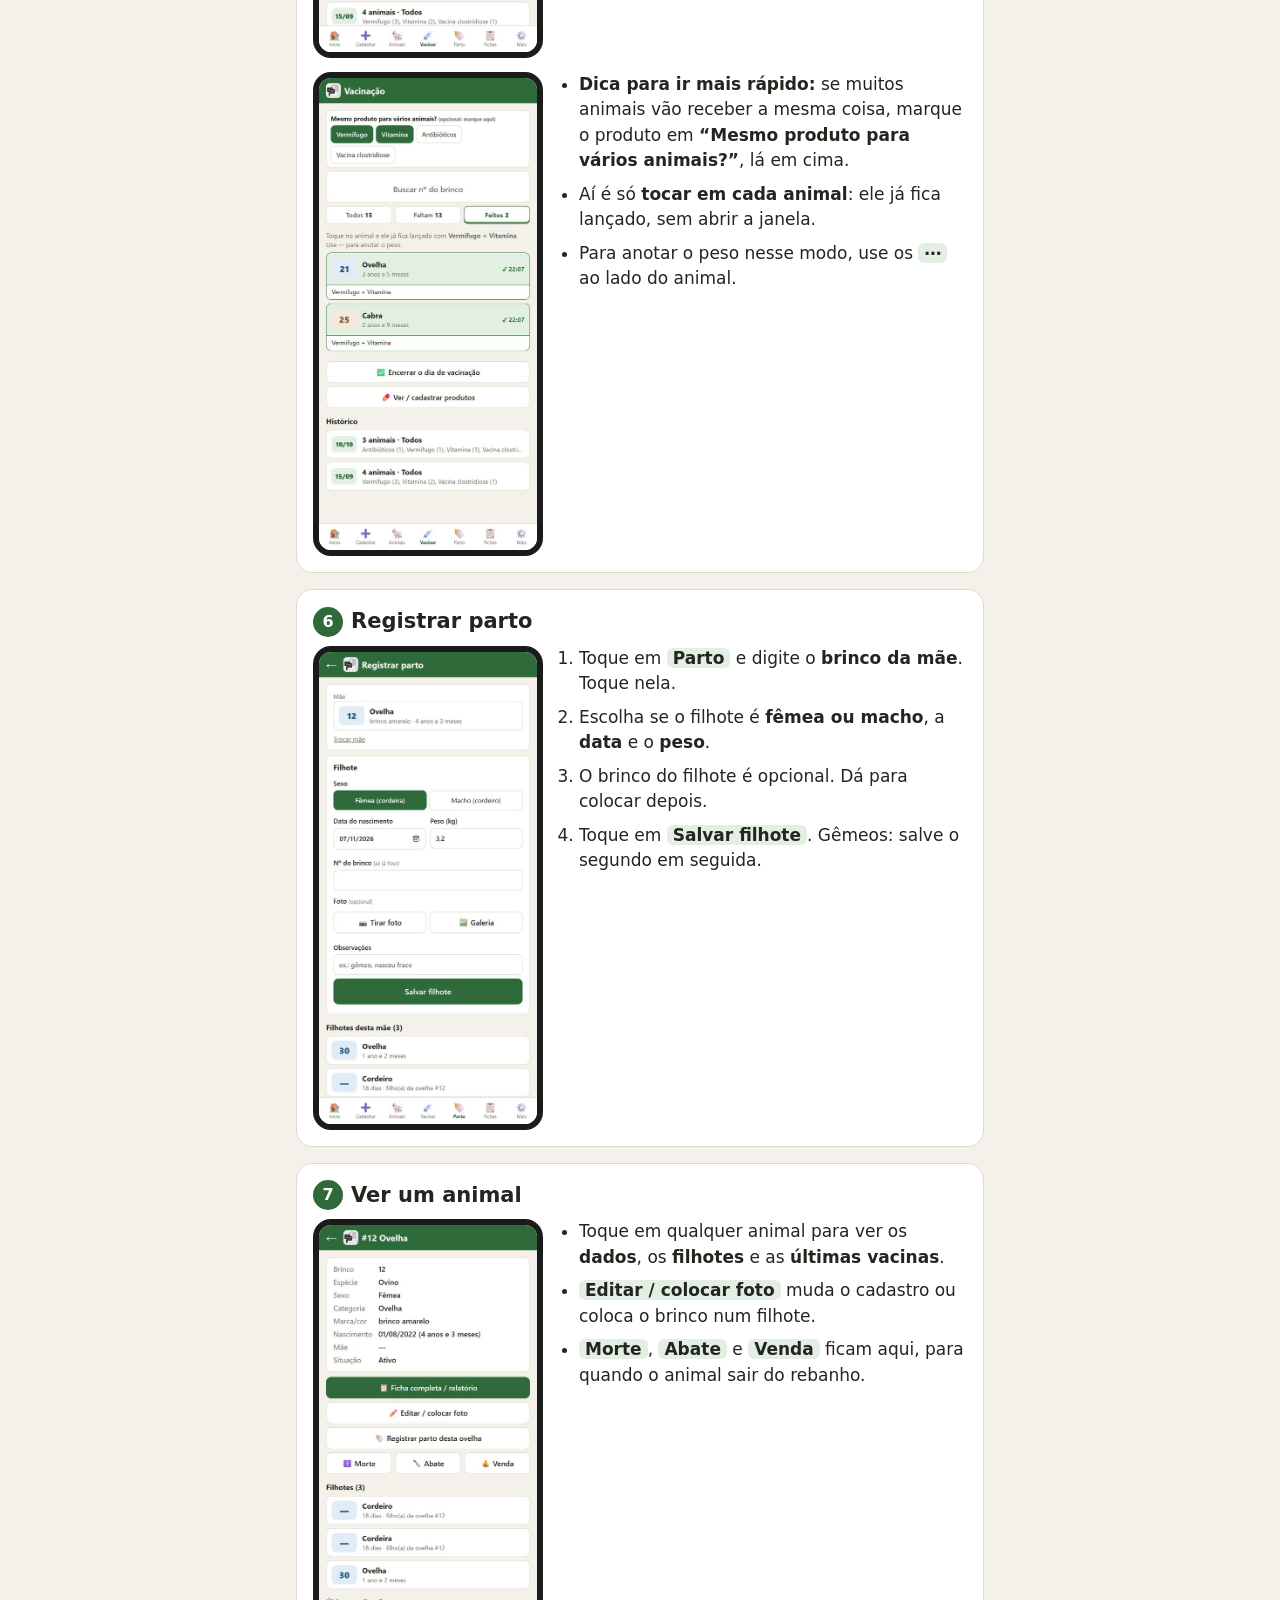
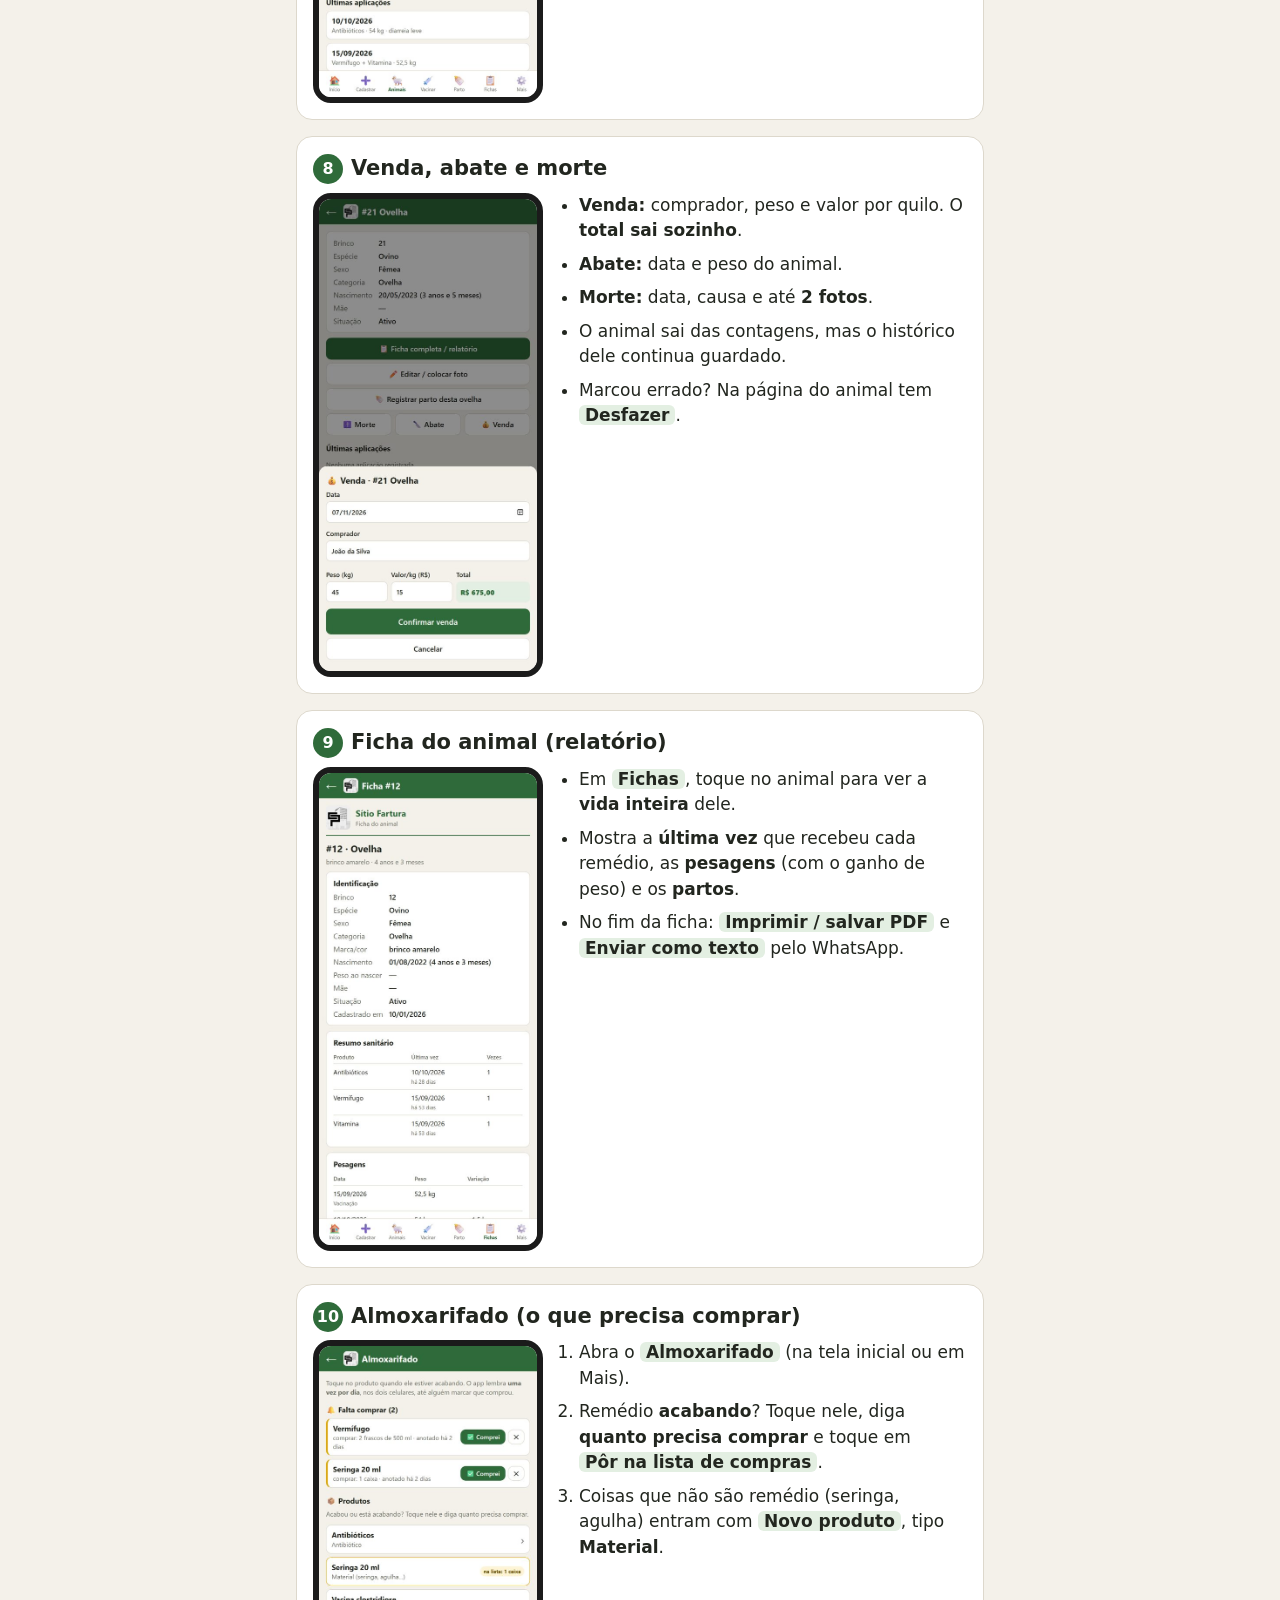
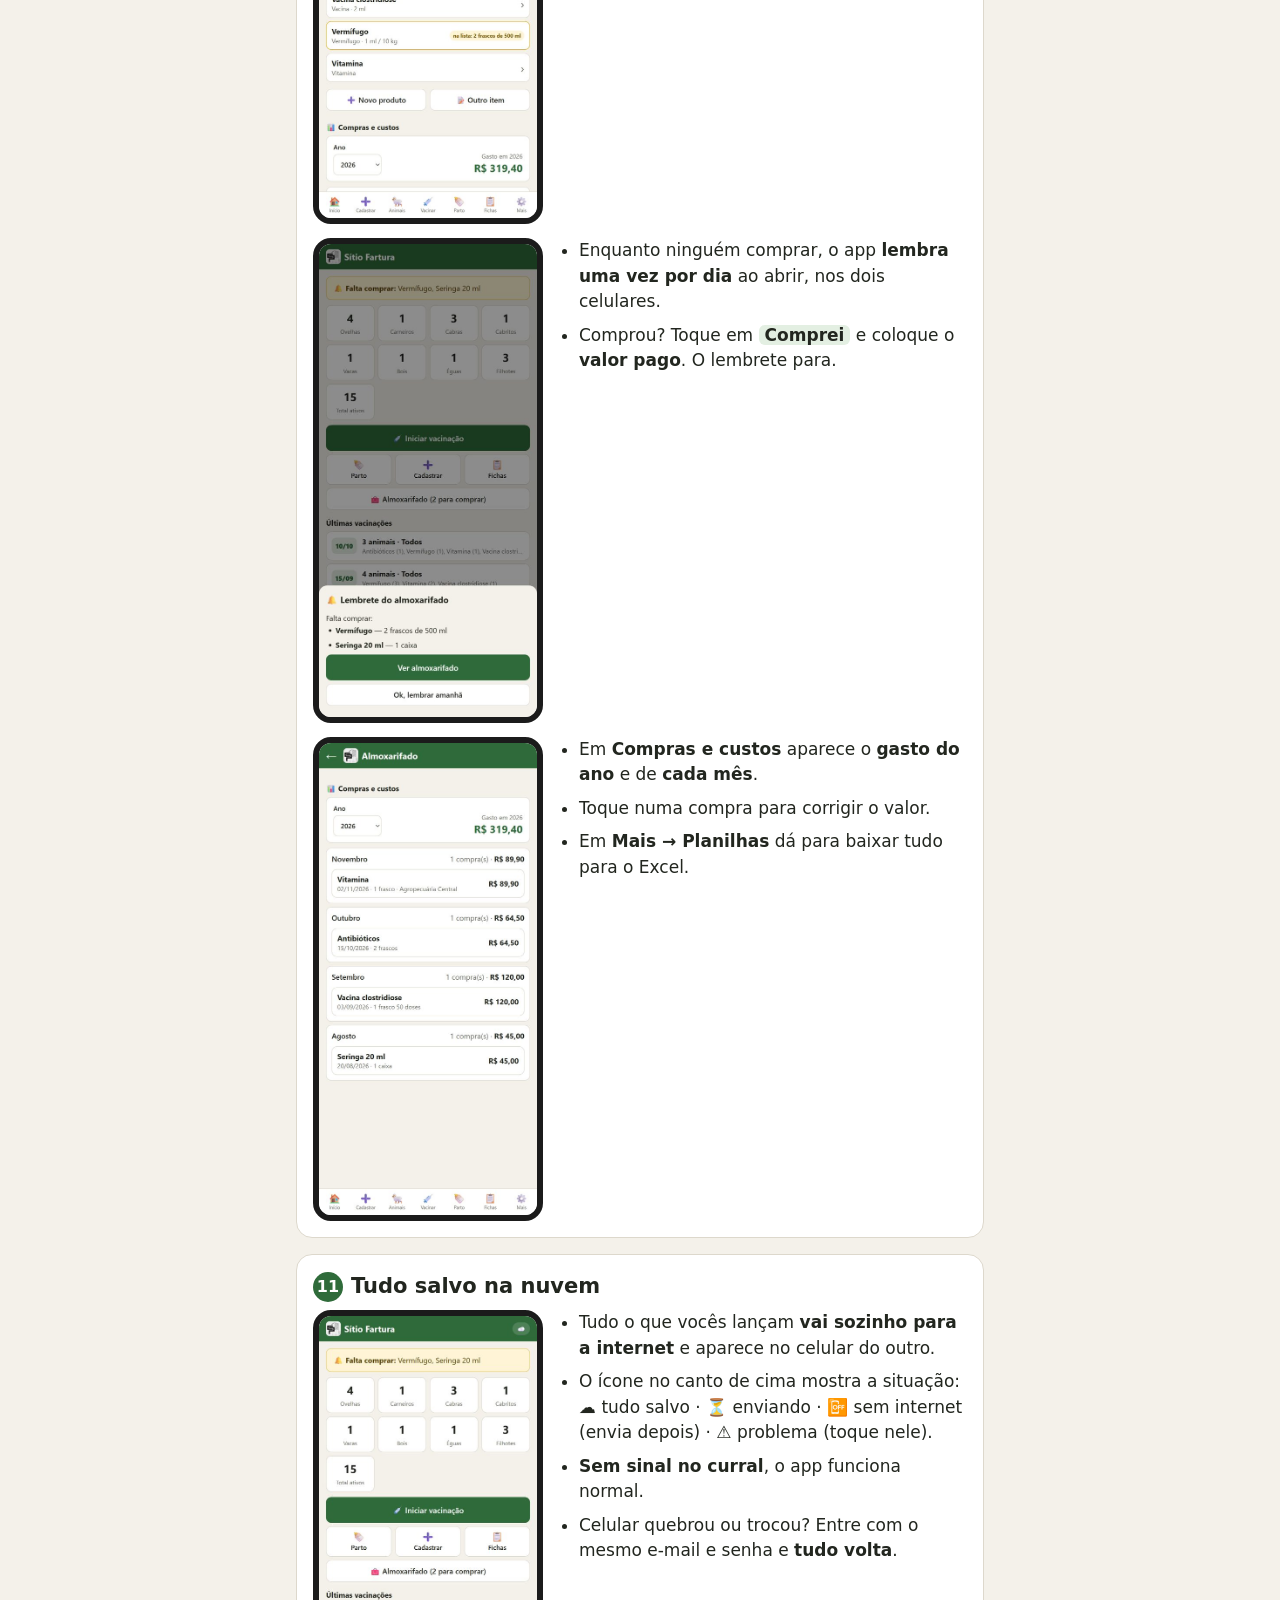
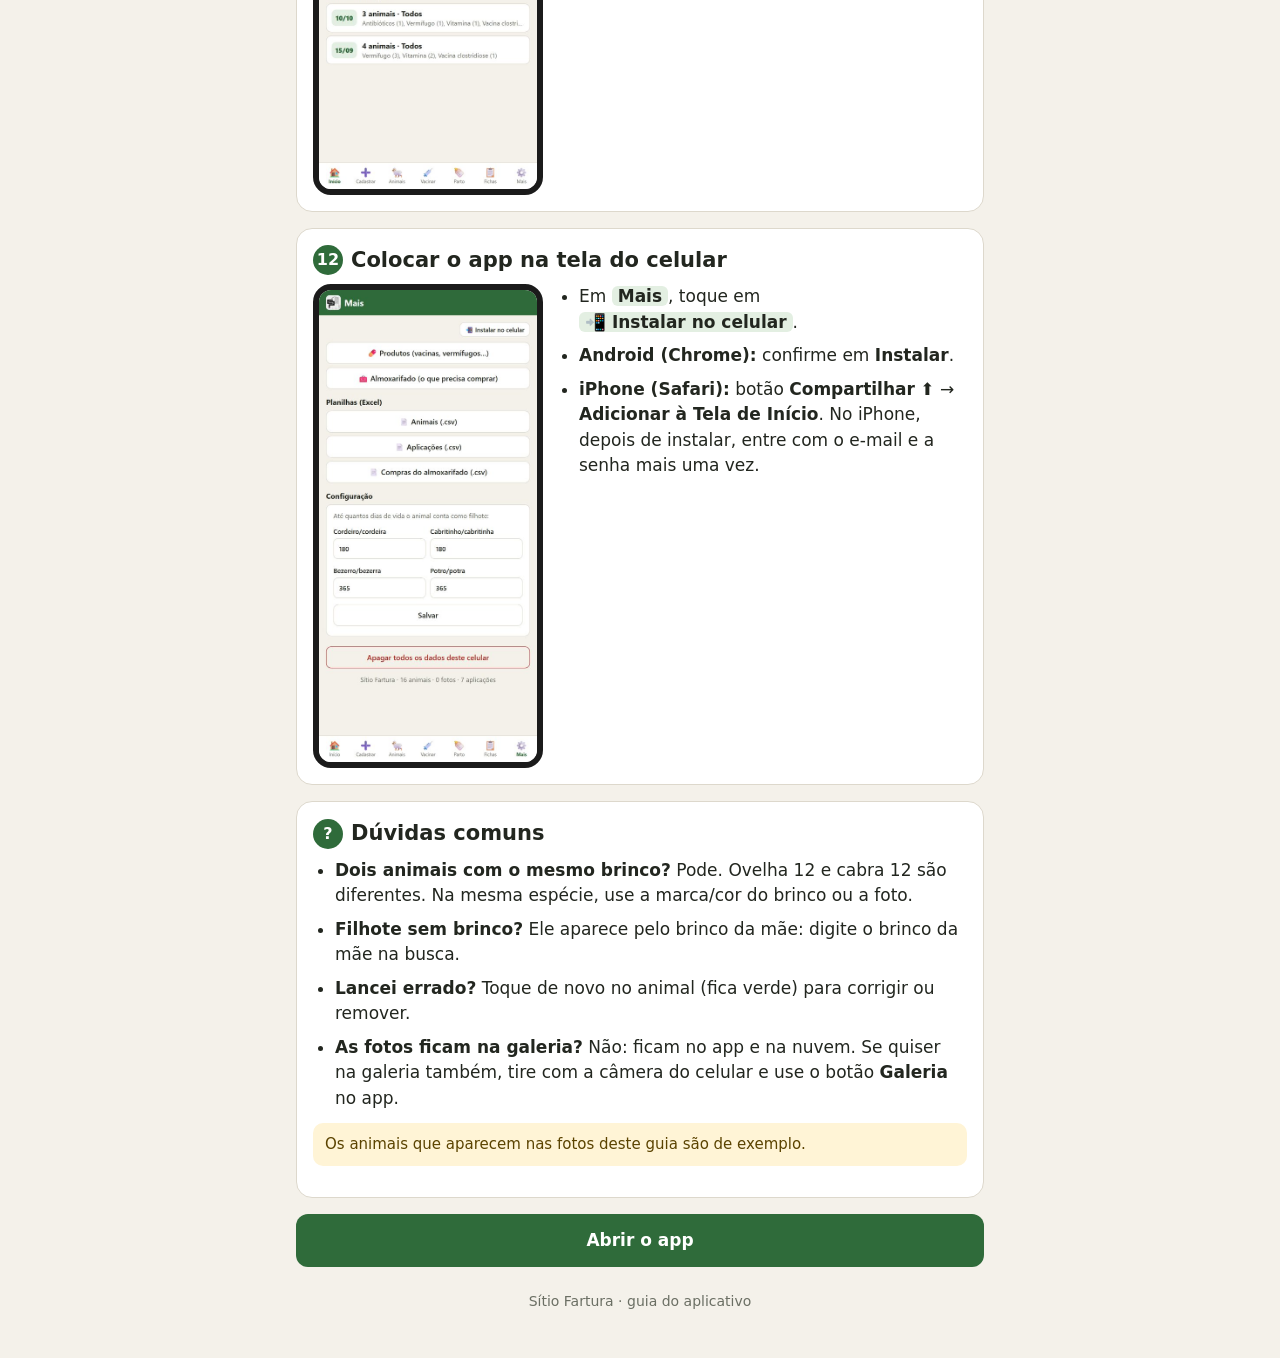
==== commit c91b8170: "Video do guia refeito: voz natural, zoom e vacinacao passo a passo Narracao com voz natural (ElevenL" ====
--- a/guia.html
+++ b/guia.html
@@ -47,7 +47,7 @@
 
 <main>
   <p class="intro">Este guia mostra <b>todas as ferramentas</b> do app do Sítio Fartura. Comece pelo vídeo:
-    ele explica tudo, devagar, em uns 5 minutos.</p>
+    ele explica tudo, com calma, em uns 4 minutos.</p>
 
   <video controls playsinline preload="metadata" poster="guia/inicio.jpg">
     <source src="guia/video.mp4" type="video/mp4">
